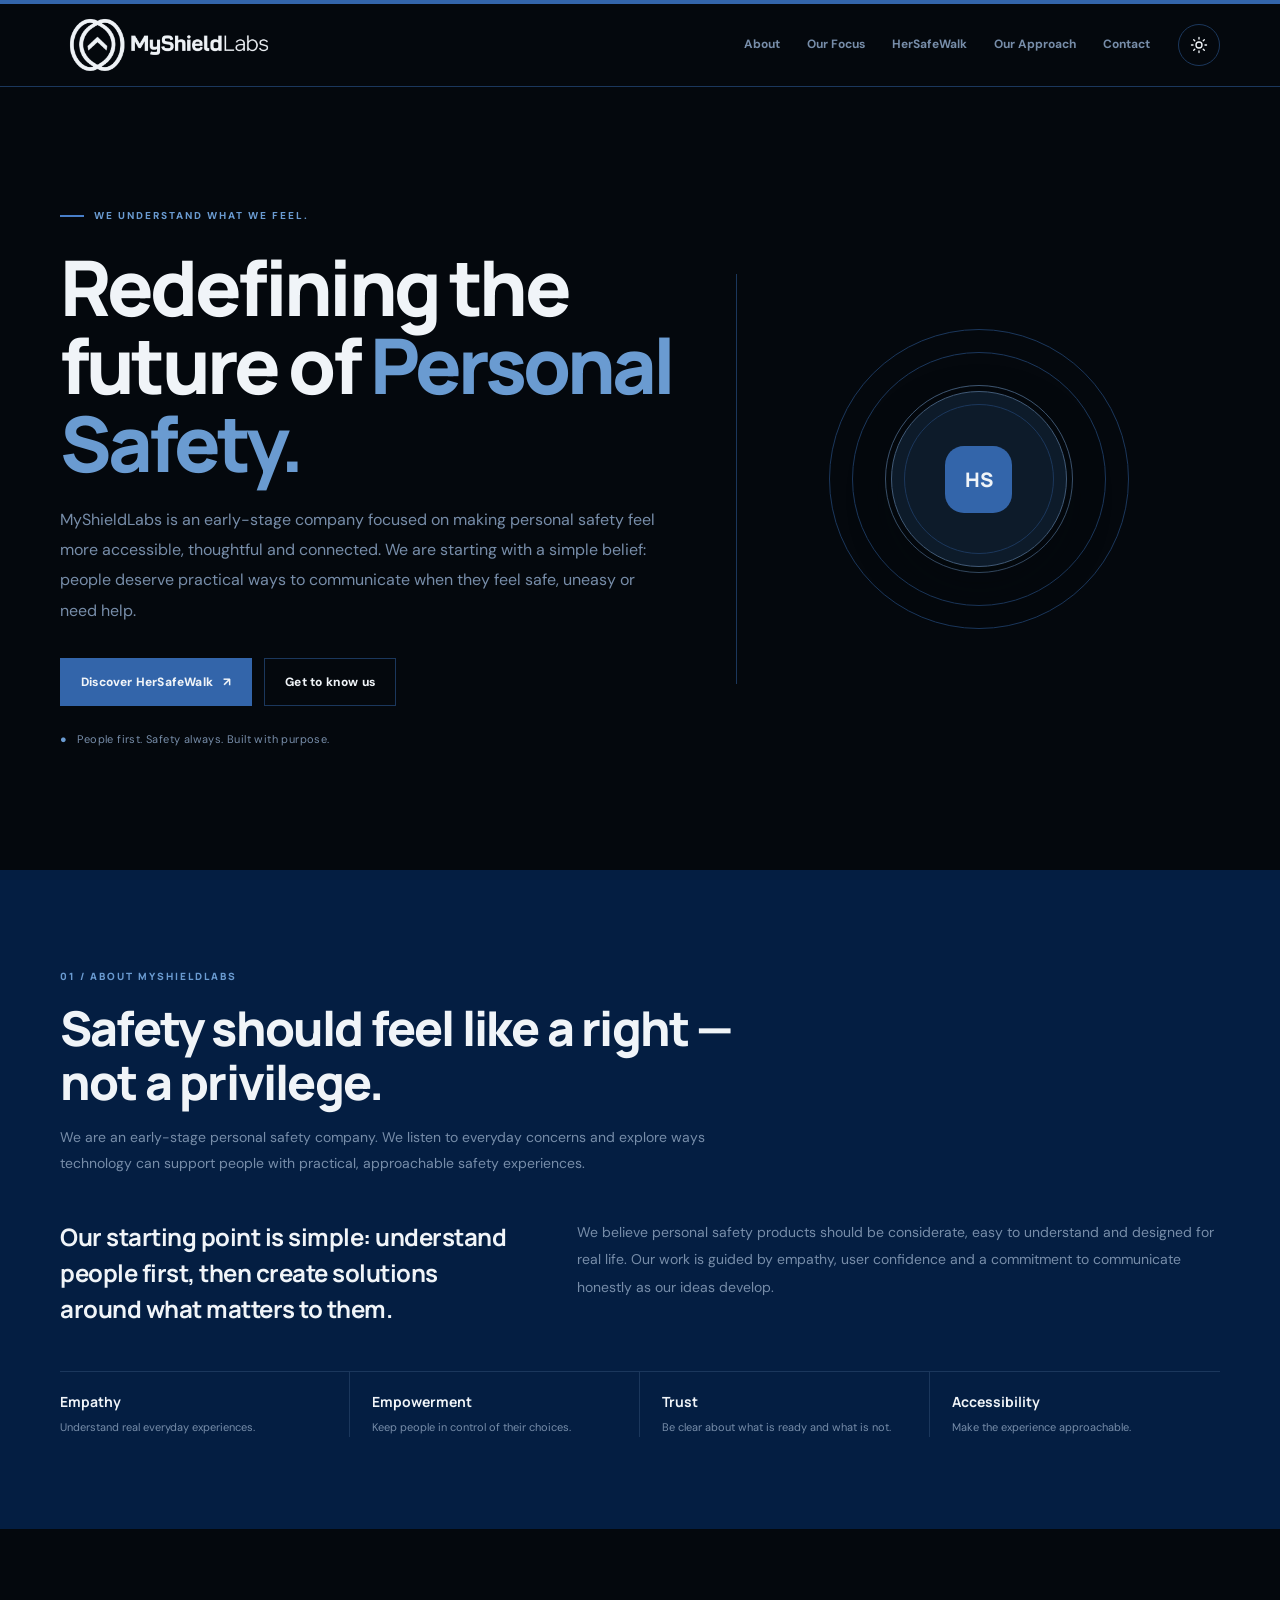
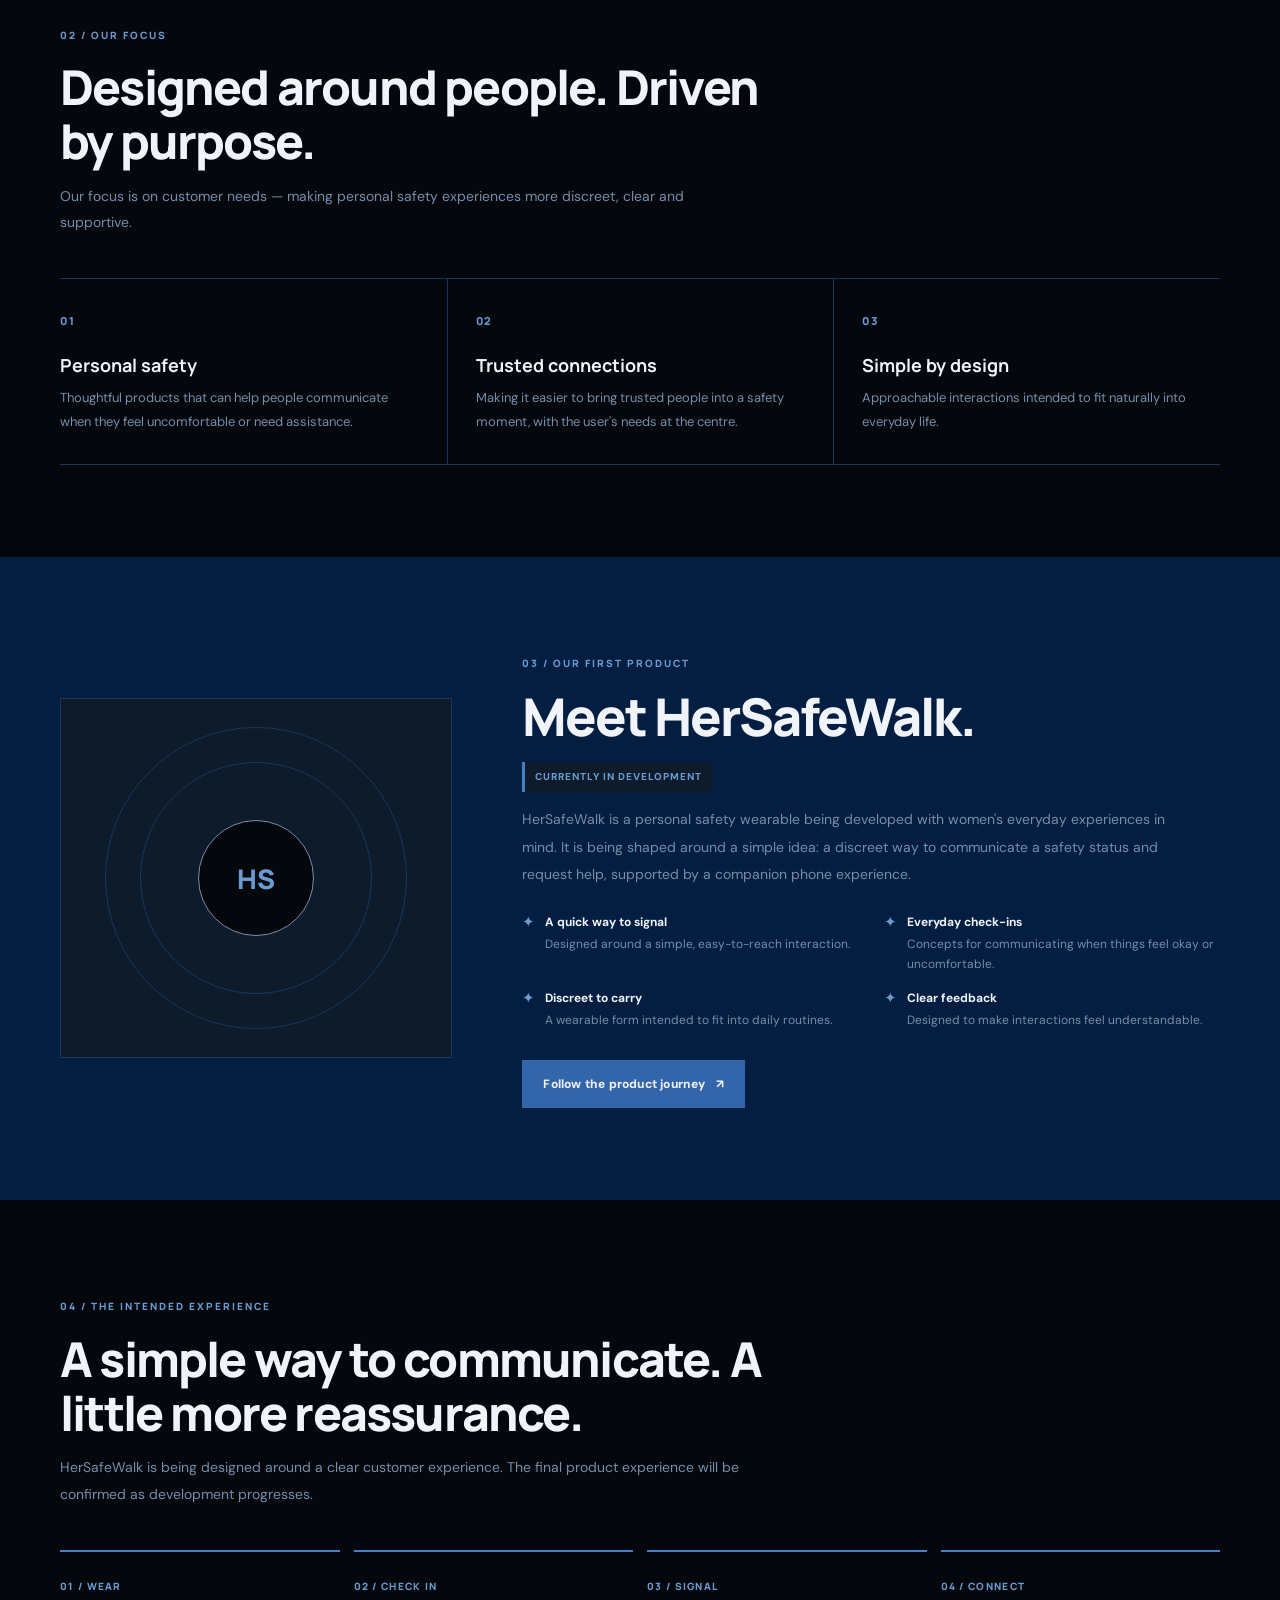
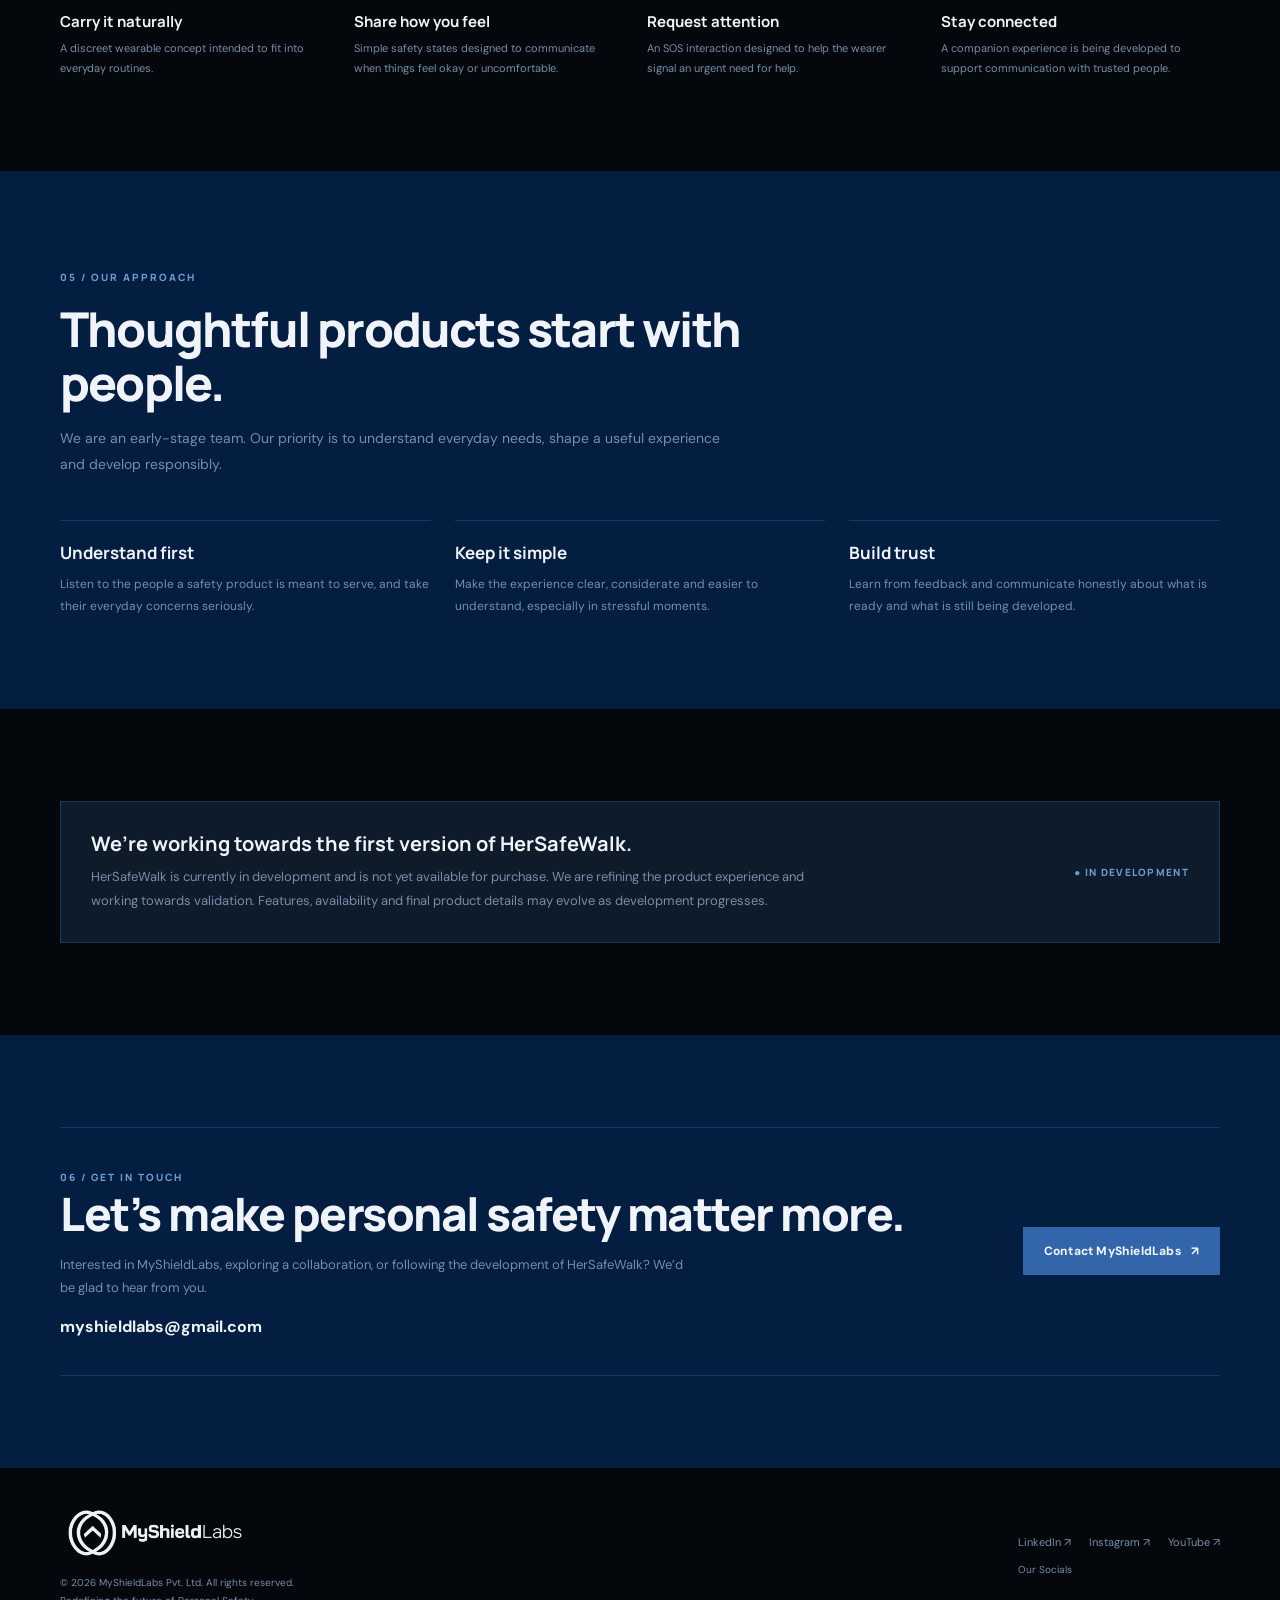
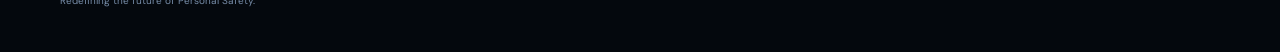
==== index.html @ 121c7f3d "Update index.html" ====
<!doctype html>
<html lang="en" data-theme="dark">
<head>
  <meta charset="utf-8">
  <meta name="viewport" content="width=device-width, initial-scale=1">
  <meta name="theme-color" content="#04080D">
  <meta name="description" content="MyShieldLabs is an early-stage personal safety company. Discover our purpose and HerSafeWalk, a personal safety wearable currently in development.">
  <meta property="og:title" content="MyShieldLabs — Redefining the future of Personal Safety.">
  <meta property="og:description" content="Thoughtful personal safety, designed around people.">
  <title>MyShield Labs.</title>
  <link rel="icon" type="image/png" href="assets/favicon.svg">
  <link rel="preconnect" href="https://fonts.googleapis.com">
  <link rel="preconnect" href="https://fonts.gstatic.com" crossorigin>
  <link href="https://fonts.googleapis.com/css2?family=DM+Sans:wght@400;500;600;700&family=Manrope:wght@400;500;600;700;800&display=swap" rel="stylesheet">
<style>
:root {
  color-scheme: dark;
  /* Official MyShieldLabs 12-colour palette */
  --obsidian:#04080D;
  --midnight-navy:#0D1B2A;
  --brand-navy:#041E42;
  --deep-steel:#1B375C;
  --deep-atlantic:#274E83;
  --signal-blue:#004B87;
  --slate-blue:#415A77;
  --core-blue:#3365AA;
  --misty-steel:#778DA9;
  --bright-blue:#487EC8;
  --sky-blue:#6A9BD1;
  --ice-white:#F0F4F8;

  --page:var(--obsidian);
  --page-alt:var(--brand-navy);
  --surface:var(--midnight-navy);
  --surface-strong:var(--deep-steel);
  --text:var(--ice-white);
  --muted:var(--misty-steel);
  --line:var(--deep-steel);
  --accent:var(--bright-blue);
  --accent-strong:var(--core-blue);
  --accent-soft:var(--sky-blue);
  --header:var(--obsidian);
  --button-text:var(--ice-white);
  --shadow:0 18px 45px #04080D55;
}
html[data-theme="light"] {
  color-scheme: light;
  --page:var(--ice-white);
  --page-alt:var(--ice-white);
  --surface:var(--ice-white);
  --surface-strong:var(--misty-steel);
  --text:var(--obsidian);
  --muted:var(--slate-blue);
  --line:var(--misty-steel);
  --accent:var(--core-blue);
  --accent-strong:var(--signal-blue);
  --accent-soft:var(--deep-atlantic);
  --header:var(--ice-white);
  --button-text:var(--ice-white);
  --shadow:0 16px 38px #04080D18;
}
* { box-sizing:border-box; }
html { scroll-behavior:smooth; scroll-padding-top:92px; }
body {
  margin:0;
  background:var(--page);
  color:var(--text);
  font-family:"DM Sans",sans-serif;
  line-height:1.6;
  transition:background-color .3s ease,color .3s ease;
}
a { color:inherit; text-decoration:none; }
button { font:inherit; }
img { display:block; max-width:100%; }
.container { width:min(1160px,calc(100% - 48px)); margin:0 auto; }
.skip-link {
  position:absolute;left:-999px;top:8px;z-index:100;
  background:var(--ice-white);color:var(--obsidian);padding:10px 14px;
}
.skip-link:focus { left:10px; }
.topline { height:4px; background:var(--accent-strong); }
.site-header {
  position:sticky;top:0;z-index:50;
  background:var(--header);
  border-bottom:1px solid var(--line);
  transition:background-color .3s,border-color .3s;
}
.nav {
  min-height:82px;
  display:flex;align-items:center;justify-content:space-between;gap:28px;
}
.brand { display:inline-flex;align-items:center;flex:0 0 auto; }
.brand img { width:218px;height:auto; }
.brand .logo-light { display:block; }
.brand .logo-dark { display:none; }
html[data-theme="light"] .brand .logo-light { display:none; }
html[data-theme="light"] .brand .logo-dark { display:block; }
.nav-links { display:flex;align-items:center;gap:27px;color:var(--muted);font-size:12px;font-weight:700; }
.nav-links a { position:relative;padding:12px 0;transition:color .2s; }
.nav-links a::after {
  content:"";position:absolute;left:0;bottom:5px;width:0;height:2px;
  background:var(--accent);transition:width .22s ease;
}
.nav-links a:hover { color:var(--text); }
.nav-links a:hover::after { width:100%; }
.nav-tools { display:flex;gap:9px;align-items:center; }
.theme-toggle,.menu-toggle {
  height:42px;min-width:42px;display:inline-flex;align-items:center;justify-content:center;
  border:1px solid var(--line);background:transparent;color:var(--text);
  cursor:pointer;border-radius:50%;transition:background .2s,border-color .2s,transform .2s;
}
.theme-toggle:hover,.menu-toggle:hover { background:var(--surface);border-color:var(--accent);transform:translateY(-1px); }
.theme-toggle svg { width:18px;height:18px; }
.menu-toggle { display:none;border-radius:10px;font-size:18px; }
.mobile-nav { display:none;padding:5px 0 18px; }
.mobile-nav a { display:block;padding:12px 2px;color:var(--muted);border-top:1px solid var(--line);font-size:13px; }
.mobile-nav a:hover { color:var(--text); }
.button {
  display:inline-flex;align-items:center;justify-content:center;gap:10px;
  min-height:48px;padding:0 20px;border:1px solid var(--accent-strong);
  background:var(--accent-strong);color:var(--button-text);
  font-size:12px;font-weight:800;letter-spacing:.2px;
  transition:transform .2s,background .2s,border-color .2s;
}
.button:hover { transform:translateY(-2px);background:var(--bright-blue);border-color:var(--bright-blue); }
.button-outline { background:transparent;color:var(--text);border-color:var(--line); }
.button-outline:hover { background:var(--surface);border-color:var(--accent); }
.hero { padding:112px 0 110px;overflow:hidden; }
.hero-grid { display:grid;grid-template-columns:1.12fr .88fr;gap:60px;align-items:center; }
.kicker {
  display:inline-flex;align-items:center;gap:10px;
  font-size:10px;letter-spacing:2px;text-transform:uppercase;
  color:var(--accent-soft);font-weight:800;
}
.kicker::before { content:"";width:24px;height:2px;background:var(--accent); }
.hero h1 {
  font:800 clamp(46px,6vw,78px)/1.02 Manrope,sans-serif;
  letter-spacing:-3.8px;max-width:730px;margin:23px 0 22px;
}
.hero h1 .accent { color:var(--accent-soft); }
.hero-copy { max-width:600px;color:var(--muted);font-size:16px;line-height:1.9; }
.hero-actions { display:flex;flex-wrap:wrap;gap:12px;margin-top:32px; }
.hero-note { margin-top:25px;color:var(--muted);font-size:11px;letter-spacing:.4px; }
.hero-note span { color:var(--accent-soft);padding-right:7px; }
.hero-art {
  min-height:410px;position:relative;display:flex;align-items:center;justify-content:center;
  border-left:1px solid var(--line);
}
.art-index {
  position:absolute;top:20px;right:12px;color:var(--muted);
  font:700 10px Manrope;letter-spacing:2px;
}
.art-ring {
  width:300px;height:300px;border:1px solid var(--deep-steel);
  border-radius:50%;position:absolute;
}
.art-ring::before,.art-ring::after {
  content:"";position:absolute;border:1px solid var(--deep-steel);border-radius:50%;
}
.art-ring::before { inset:22px; }
.art-ring::after { inset:55px;border-color:var(--slate-blue); }
.art-center {
  position:relative;width:176px;height:176px;border-radius:50%;
  background:var(--surface);border:1px solid var(--slate-blue);
  display:grid;place-items:center;box-shadow:var(--shadow);
  animation:gentle-float 2s ease-in-out infinite;
}
.art-center::before {
  content:"";position:absolute;inset:12px;border:1px solid var(--deep-steel);border-radius:50%;
}
.art-monogram {
  display:grid;place-items:center;width:67px;height:67px;
  border-radius:19px;background:var(--accent-strong);color:var(--ice-white);
  font:800 20px Manrope;
}
.art-caption {
  position:absolute;bottom:16px;left:50%;transform:translateX(-50%);
  color:var(--muted);font-size:10px;letter-spacing:1.5px;white-space:nowrap;text-transform:uppercase;
}
.section { padding:92px 0; }
.section-alt { background:var(--page-alt); }
.section-head { max-width:720px;margin-bottom:42px; }
.section-no { color:var(--accent-soft);font:800 10px Manrope;letter-spacing:2px;text-transform:uppercase; }
.section-head h2 {
  margin:14px 0 15px;font:800 clamp(31px,4.2vw,48px)/1.12 Manrope;
  letter-spacing:-1.8px;
}
.section-head p { color:var(--muted);font-size:14px;line-height:1.9;margin:0;max-width:680px; }
.about-layout { display:grid;grid-template-columns:.82fr 1.18fr;gap:70px;align-items:start; }
.about-lead { font:700 24px/1.5 Manrope;letter-spacing:-.5px;margin:0; }
.about-text { color:var(--muted);font-size:14px;line-height:1.95;margin:0; }
.value-row { display:grid;grid-template-columns:repeat(4,1fr);border-top:1px solid var(--line);margin-top:44px; }
.value-item { padding:20px 18px 0 0;border-right:1px solid var(--line); }
.value-item:last-child { border-right:0;padding-right:0; }
.value-item b { display:block;font:700 14px Manrope;margin-bottom:7px; }
.value-item span { color:var(--muted);font-size:11px;line-height:1.7;display:block; }
.focus-grid { display:grid;grid-template-columns:repeat(3,1fr);gap:0;border-top:1px solid var(--line);border-bottom:1px solid var(--line); }
.focus-item { padding:28px 28px 30px 0; }
.focus-item + .focus-item { border-left:1px solid var(--line);padding-left:28px; }
.focus-number { color:var(--accent-soft);font:800 11px Manrope;letter-spacing:1.5px; }
.focus-item h3 { margin:20px 0 9px;font:700 18px Manrope; }
.focus-item p { margin:0;color:var(--muted);font-size:13px;line-height:1.85; }
.product-section { display:grid;grid-template-columns:.72fr 1.28fr;gap:70px;align-items:center; }
.product-mark {
  min-height:360px;background:var(--surface);border:1px solid var(--line);
  display:flex;align-items:center;justify-content:center;position:relative;overflow:hidden;
}
.product-mark::before {
  content:"";position:absolute;width:300px;height:300px;border:1px solid var(--line);border-radius:50%;
}
.product-mark::after {
  content:"";position:absolute;width:230px;height:230px;border:1px solid var(--deep-steel);border-radius:50%;
}
.product-mark-text {
  position:relative;z-index:1;width:116px;height:116px;border:1px solid var(--misty-steel);
  border-radius:50%;display:grid;place-items:center;color:var(--accent-soft);
  font:800 27px Manrope;background:var(--page);
}
.product-status {
  display:inline-flex;align-items:center;gap:8px;padding:7px 10px;
  background:var(--surface);border-left:3px solid var(--accent);
  color:var(--accent-soft);font-size:10px;font-weight:800;letter-spacing:1px;text-transform:uppercase;
}
.product-copy h2 { font:800 clamp(34px,4.5vw,52px)/1.08 Manrope;letter-spacing:-2px;margin:15px 0 17px; }
.product-copy p { color:var(--muted);font-size:14px;line-height:1.95;max-width:680px; }
.benefit-list { display:grid;grid-template-columns:1fr 1fr;gap:14px 25px;margin:25px 0 30px; }
.benefit { display:flex;gap:10px;align-items:flex-start;font-size:12px;color:var(--muted);line-height:1.65; }
.benefit-mark { color:var(--accent-soft);font-size:15px;line-height:1.2; }
.benefit b { color:var(--text);display:block;margin-bottom:2px; }
.experience-grid { display:grid;grid-template-columns:repeat(4,1fr);gap:14px; }
.experience-item { border-top:2px solid var(--accent);padding:20px 14px 0 0; }
.experience-step { color:var(--accent-soft);font:800 10px Manrope;letter-spacing:1.3px; }
.experience-item h3 { font:700 15px Manrope;margin:14px 0 7px; }
.experience-item p { color:var(--muted);font-size:11px;line-height:1.8;margin:0; }
.approach-grid { display:grid;grid-template-columns:repeat(3,1fr);gap:24px; }
.approach-item { padding-top:20px;border-top:1px solid var(--line); }
.approach-item h3 { margin:0 0 9px;font:700 17px Manrope; }
.approach-item p { margin:0;color:var(--muted);font-size:12px;line-height:1.85; }
.status-panel {
  border:1px solid var(--line);padding:28px 30px;
  display:flex;align-items:center;justify-content:space-between;gap:28px;
  background:var(--surface);
}
.status-panel h3 { margin:0 0 8px;font:700 20px Manrope; }
.status-panel p { margin:0;max-width:730px;color:var(--muted);font-size:13px;line-height:1.85; }
.status-label { flex:0 0 auto;color:var(--accent-soft);font:800 10px Manrope;letter-spacing:1.3px;text-transform:uppercase; }
.contact-block { display:grid;grid-template-columns:1fr auto;gap:35px;align-items:center;padding:35px 0;border-top:1px solid var(--line);border-bottom:1px solid var(--line); }
.contact-block h2 { font:800 clamp(30px,4.1vw,46px)/1.12 Manrope;letter-spacing:-1.5px;margin:0 0 13px; }
.contact-block p { color:var(--muted);font-size:13px;line-height:1.8;margin:0;max-width:640px; }
.contact-email { display:inline-block;margin-top:15px!important;color:var(--text)!important;font-weight:700; }
.footer { padding:34px 0 42px; }
.footer-inner { display:flex;justify-content:space-between;align-items:center;gap:25px; }
.footer-brand img { width:190px;height:auto; }
.footer-brand .logo-light { display:block; }.footer-brand .logo-dark { display:none; }
html[data-theme="light"] .footer-brand .logo-light { display:none; }
html[data-theme="light"] .footer-brand .logo-dark { display:block; }
.footer-meta { color:var(--muted);font-size:10px;line-height:1.8;margin-top:10px; }
.social-links { display:flex;gap:18px;flex-wrap:wrap; }
.social-links a { color:var(--muted);font-size:11px;transition:color .2s; }
.social-links a:hover { color:var(--accent); }
.footer-note { color:var(--muted);font-size:10px;margin-top:10px; }
.reveal { opacity:0;transform:translateY(18px);transition:opacity .65s ease,transform .65s ease; }
.reveal.in-view { opacity:1;transform:translateY(0); }
.delay-1 { transition-delay:.08s; }.delay-2 { transition-delay:.16s; }
@keyframes gentle-float { 0%,100%{transform:translateY(0)} 50%{transform:translateY(-9px)} }

/* RESPONSIVE REFINEMENT — phone, tablet, laptop and large desktop */
.container,
.nav,
.hero-grid,
.about-layout,
.product-section,
.focus-grid,
.experience-grid,
.approach-grid,
.contact-block,
.footer-inner {
  min-width: 0;
}
.hero-grid > *,
.about-layout > *,
.product-section > *,
.focus-grid > *,
.experience-grid > *,
.approach-grid > *,
.contact-block > * {
  min-width: 0;
}
img {
  max-width: 100%;
  height: auto;
}
p, h1, h2, h3, span, a {
  overflow-wrap: break-word;
}
section[id] {
  scroll-margin-top: 94px;
}
.button {
  white-space: normal;
  text-align: center;
}
.nav-tools {
  flex: 0 0 auto;
}
.brand {
  min-width: 0;
}
.nav-links {
  flex: 1 1 auto;
  justify-content: flex-end;
  white-space: nowrap;
}
.mobile-nav {
  width: min(100% - 48px, 1160px);
  margin: 0 auto;
  padding: 6px 18px 14px;
  background: var(--header);
  border: 1px solid var(--line);
  border-top: 0;
  box-shadow: var(--shadow);
}
.mobile-nav a {
  min-height: 44px;
  display: flex;
  align-items: center;
}
.theme-toggle:focus-visible,
.menu-toggle:focus-visible,
.button:focus-visible,
.nav-links a:focus-visible,
.mobile-nav a:focus-visible,
.social-links a:focus-visible {
  outline: 2px solid var(--accent);
  outline-offset: 3px;
}

/* Tablet and compact laptop */
@media (max-width: 980px) {
  .nav {
    min-height: 72px;
    gap: 16px;
  }
  .brand img {
    width: 188px;
  }
  .nav-links {
    display: none;
  }
  .menu-toggle {
    display: inline-flex;
  }
  .mobile-nav {
    display: none;
  }
  .hero {
    padding: 82px 0 78px;
  }
  .hero-grid {
    grid-template-columns: minmax(0, 1.1fr) minmax(260px, .9fr);
    gap: 30px;
  }
  .hero h1 {
    font-size: clamp(43px, 5.4vw, 62px);
    letter-spacing: -2.7px;
  }
  .hero-art {
    min-height: 330px;
  }
  .art-ring {
    width: min(29vw, 270px);
    height: min(29vw, 270px);
  }
  .art-center {
    width: clamp(138px, 17vw, 158px);
    height: clamp(138px, 17vw, 158px);
  }
  .about-layout {
    gap: 34px;
  }
  .product-section {
    gap: 34px;
  }
  .product-mark {
    min-height: 320px;
  }
  .experience-grid {
    grid-template-columns: repeat(2, minmax(0, 1fr));
    row-gap: 28px;
  }
  .approach-grid {
    gap: 18px;
  }
}

/* Tablet portrait and large phones */
@media (max-width: 820px) {
  .container {
    width: min(100% - 40px, 680px);
  }
  .hero {
    padding: 68px 0 70px;
  }
  .hero-grid {
    grid-template-columns: minmax(0, 1fr);
    gap: 28px;
  }
  .hero-copy {
    max-width: 650px;
  }
  .hero-art {
    min-height: 300px;
    border-left: 0;
    border-top: 1px solid var(--line);
  }
  .art-ring {
    width: 250px;
    height: 250px;
  }
  .about-layout,
  .product-section {
    grid-template-columns: minmax(0, 1fr);
    gap: 20px;
  }
  .about-lead {
    max-width: 650px;
  }
  .product-mark {
    min-height: 270px;
  }
  .focus-grid {
    grid-template-columns: 1fr;
  }
  .focus-item,
  .focus-item + .focus-item {
    padding: 22px 0;
    border-left: 0;
    border-bottom: 1px solid var(--line);
  }
  .focus-item:last-child {
    border-bottom: 0;
  }
  .approach-grid {
    grid-template-columns: 1fr;
    gap: 24px;
  }
  .approach-item {
    padding-top: 18px;
  }
  .status-panel {
    align-items: flex-start;
    flex-direction: column;
    gap: 16px;
  }
}

/* Phones */
@media (max-width: 600px) {
  .container {
    width: calc(100% - 36px);
  }
  .nav {
    min-height: 64px;
    gap: 10px;
  }
  .brand img {
    width: clamp(145px, 43vw, 178px);
  }
  .theme-toggle,
  .menu-toggle {
    height: 40px;
    min-width: 40px;
  }
  .mobile-nav {
    width: calc(100% - 36px);
    padding: 5px 15px 12px;
  }
  .hero {
    padding: 62px 0 58px;
  }
  .hero h1 {
    font-size: clamp(39px, 10.4vw, 50px);
    line-height: 1.06;
    letter-spacing: -2.1px;
    margin: 19px 0 16px;
  }
  .hero-copy {
    font-size: 14px;
    line-height: 1.8;
  }
  .hero-actions {
    display: grid;
    grid-template-columns: 1fr;
    gap: 10px;
    margin-top: 24px;
  }
  .hero-actions .button {
    width: 100%;
    min-height: 47px;
  }
  .hero-note {
    font-size: 10px;
    line-height: 1.7;
  }
  .hero-art {
    min-height: 270px;
  }
  .art-index {
    top: 12px;
    right: 0;
    font-size: 9px;
  }
  .art-ring {
    width: 218px;
    height: 218px;
  }
  .art-center {
    width: 136px;
    height: 136px;
  }
  .art-monogram {
    width: 58px;
    height: 58px;
    font-size: 18px;
  }
  .art-caption {
    bottom: 10px;
    font-size: 8px;
    letter-spacing: 1px;
  }
  .section {
    padding: 62px 0;
  }
  .section-head {
    margin-bottom: 29px;
  }
  .section-head h2 {
    font-size: clamp(29px, 8vw, 36px);
    line-height: 1.13;
    letter-spacing: -1.15px;
    margin: 12px 0;
  }
  .section-head p {
    font-size: 13px;
    line-height: 1.8;
  }
  .about-lead {
    font-size: 19px;
    line-height: 1.5;
  }
  .about-text {
    font-size: 13px;
    line-height: 1.85;
  }
  .value-row {
    grid-template-columns: repeat(2, minmax(0, 1fr));
    row-gap: 18px;
    margin-top: 30px;
  }
  .value-item {
    padding: 14px 12px 0 0;
    border-right: 1px solid var(--line);
  }
  .value-item:nth-child(2n) {
    border-right: 0;
    padding-right: 0;
    padding-left: 12px;
  }
  .value-item b {
    font-size: 13px;
  }
  .value-item span {
    font-size: 10px;
  }
  .focus-item,
  .focus-item + .focus-item {
    padding: 19px 0;
  }
  .focus-item h3 {
    margin: 12px 0 6px;
    font-size: 16px;
  }
  .focus-item p {
    font-size: 12px;
    line-height: 1.75;
  }
  .product-section {
    gap: 24px;
  }
  .product-mark {
    min-height: 235px;
  }
  .product-mark::before {
    width: 210px;
    height: 210px;
  }
  .product-mark::after {
    width: 165px;
    height: 165px;
  }
  .product-mark-text {
    width: 88px;
    height: 88px;
    font-size: 22px;
  }
  .product-copy h2 {
    font-size: clamp(32px, 8.8vw, 39px);
    letter-spacing: -1.3px;
    margin: 13px 0;
  }
  .product-copy p {
    font-size: 13px;
    line-height: 1.85;
  }
  .benefit-list {
    grid-template-columns: 1fr;
    gap: 12px;
    margin: 21px 0 25px;
  }
  .benefit {
    font-size: 11px;
  }
  .experience-grid {
    grid-template-columns: 1fr 1fr;
    gap: 24px 16px;
  }
  .experience-item {
    padding: 15px 8px 0 0;
  }
  .experience-item h3 {
    font-size: 13px;
    line-height: 1.4;
    margin: 11px 0 6px;
  }
  .experience-item p {
    font-size: 10px;
    line-height: 1.7;
  }
  .approach-grid {
    gap: 19px;
  }
  .approach-item h3 {
    font-size: 15px;
    margin-bottom: 6px;
  }
  .approach-item p {
    font-size: 11px;
  }
  .status-panel {
    padding: 22px 19px;
  }
  .status-panel h3 {
    font-size: 17px;
    line-height: 1.4;
  }
  .status-panel p {
    font-size: 11px;
    line-height: 1.8;
  }
  .contact-block {
    padding: 27px 0;
    gap: 20px;
  }
  .contact-block h2 {
    font-size: clamp(29px, 8vw, 35px);
    letter-spacing: -1px;
  }
  .contact-block p {
    font-size: 12px;
  }
  .contact-block .button {
    width: 100%;
  }
  .footer {
    padding: 28px 0 34px;
  }
  .footer-brand img {
    width: 168px;
  }
}

/* Narrow phones */
@media (max-width: 380px) {
  .container {
    width: calc(100% - 30px);
  }
  .hero h1 {
    font-size: 37px;
    letter-spacing: -1.8px;
  }
  .brand img {
    width: 140px;
  }
  .nav {
    min-height: 60px;
  }
  .theme-toggle,
  .menu-toggle {
    height: 38px;
    min-width: 38px;
  }
  .value-row,
  .experience-grid {
    grid-template-columns: 1fr;
  }
  .value-item,
  .value-item:nth-child(2n) {
    border-right: 0;
    border-bottom: 1px solid var(--line);
    padding: 12px 0;
  }
  .value-item:last-child {
    border-bottom: 0;
  }
  .experience-item {
    padding-top: 13px;
  }
  .art-ring {
    width: 195px;
    height: 195px;
  }
}
@media (min-width: 981px) {
  .mobile-nav {
    display: none !important;
  }
}
@media (prefers-reduced-motion: reduce) {
  .reveal {
    opacity: 1 !important;
    transform: none !important;
  }
}


/* Final layout corrections for values row and contact block */
.value-row {
  grid-template-columns:repeat(4,minmax(0,1fr));
}
.value-item {
  min-width:0;
  padding:20px 22px 0;
  border-right:1px solid var(--line);
}
.value-item:first-child {
  padding-left:0;
}
.value-item:last-child {
  padding-right:0;
  border-right:0;
}
.value-item b,
.value-item span {
  overflow-wrap:normal;
  word-break:normal;
}

.contact-block {
  grid-template-columns:minmax(0,1fr) auto;
  align-items:center;
}
.contact-block > div {
  min-width:0;
  max-width:100%;
}
.contact-block h2 {
  max-width:100%;
  overflow-wrap:normal;
  word-break:normal;
  hyphens:none;
}
.contact-block p {
  max-width:640px;
  overflow-wrap:normal;
  word-break:normal;
}
.contact-block .button {
  justify-self:end;
}

@media (max-width:980px) {
  .nav {
    flex-wrap:nowrap;
  }
  .brand {
    flex:1 1 auto;
  }
}
@media (max-width:820px) {
  .value-row {
    grid-template-columns:repeat(2,minmax(0,1fr));
    row-gap:20px;
  }
  .value-item {
    padding:15px 18px 0;
  }
  .value-item:nth-child(odd) {
    padding-left:0;
    border-right:1px solid var(--line);
  }
  .value-item:nth-child(even) {
    padding-right:0;
    border-right:0;
  }
  .contact-block {
    grid-template-columns:minmax(0,1fr);
    gap:20px;
    align-items:start;
  }
  .contact-block > div {
    width:100%;
  }
  .contact-block h2 {
    width:100%;
    max-width:18ch;
    font-size:clamp(30px,5.3vw,42px);
    line-height:1.13;
    letter-spacing:-1px;
  }
  .contact-block p {
    max-width:62ch;
  }
  .contact-block .button {
    justify-self:start;
    width:auto;
    max-width:100%;
  }
}
@media (max-width:600px) {
  .value-row {
    grid-template-columns:repeat(2,minmax(0,1fr));
    column-gap:0;
    row-gap:17px;
    margin-top:28px;
  }
  .value-item {
    min-width:0;
    padding:13px 13px 0;
  }
  .value-item:nth-child(odd) {
    padding-left:0;
  }
  .value-item:nth-child(even) {
    padding-right:0;
    padding-left:13px;
  }
  .value-item b {
    font-size:12px;
  }
  .value-item span {
    font-size:10px;
    line-height:1.6;
  }
  .contact-block {
    display:grid;
    grid-template-columns:minmax(0,1fr);
    gap:18px;
    padding:27px 0;
  }
  .contact-block > div {
    width:100%;
    min-width:0;
  }
  .contact-block h2 {
    display:block;
    width:100%;
    max-width:100%;
    font-size:clamp(29px,8vw,36px);
    line-height:1.14;
    letter-spacing:-1px;
    overflow-wrap:break-word;
    word-break:normal;
    hyphens:none;
  }
  .contact-block p {
    width:100%;
    max-width:100%;
    font-size:12px;
    line-height:1.8;
  }
  .contact-block .button {
    display:inline-flex;
    width:100%;
    justify-self:stretch;
    white-space:normal;
    margin:0;
  }
  .contact-email {
    font-size:clamp(14px,4.1vw,17px);
    overflow-wrap:anywhere;
    word-break:normal;
  }
}
@media (max-width:360px) {
  .container {
    width:calc(100% - 28px);
  }
  .contact-block h2 {
    font-size:29px;
    letter-spacing:-.8px;
  }
  .value-item span {
    font-size:9px;
  }
}

</style>
</head>
<body>
<a class="skip-link" href="#main">Skip to content</a>
<div class="topline"></div>
<header class="site-header">
  <div class="container nav">
    <a class="brand" href="#home" aria-label="MyShieldLabs home">
      <img class="logo-light" src="assets/myshieldlabs-logo-ice-white.png" alt="MyShieldLabs">
      <img class="logo-dark" src="assets/myshieldlabs-logo-obsidian.png" alt="MyShieldLabs">
    </a>
    <nav class="nav-links" aria-label="Main navigation">
      <a href="#about">About</a><a href="#focus">Our Focus</a><a href="#product">HerSafeWalk</a><a href="#approach">Our Approach</a><a href="#contact">Contact</a>
    </nav>
    <div class="nav-tools">
      <button class="theme-toggle" id="themeToggle" type="button" aria-label="Switch to light mode" title="Toggle theme">
        <svg id="themeIcon" viewBox="0 0 24 24" fill="none" stroke="currentColor" stroke-width="1.8" stroke-linecap="round" stroke-linejoin="round" aria-hidden="true"><circle cx="12" cy="12" r="4"/><path d="M12 2v2m0 16v2M4.93 4.93l1.42 1.42m11.3 11.3 1.42 1.42M2 12h2m16 0h2M4.93 19.07l1.42-1.42m11.3-11.3 1.42-1.42"/></svg>
      </button>
      <button class="menu-toggle" id="menuToggle" type="button" aria-label="Open navigation" aria-expanded="false">☰</button>
    </div>
  </div>
  <nav class="container mobile-nav" id="mobileNav" aria-label="Mobile navigation">
    <a href="#about">About</a><a href="#focus">Our Focus</a><a href="#product">HerSafeWalk</a><a href="#approach">Our Approach</a><a href="#contact">Contact</a>
  </nav>
</header>

<main id="main">
  <section class="hero" id="home">
    <div class="container hero-grid">
      <div class="reveal">
        <span class="kicker">We understand what we feel.</span>
        <h1>Redefining the future of <span class="accent">Personal Safety.</span></h1>
        <p class="hero-copy">MyShieldLabs is an early-stage company focused on making personal safety feel more accessible, thoughtful and connected. We are starting with a simple belief: people deserve practical ways to communicate when they feel safe, uneasy or need help.</p>
        <div class="hero-actions">
          <a class="button" href="#product">Discover HerSafeWalk <span aria-hidden="true">↗</span></a>
          <a class="button button-outline" href="#about">Get to know us</a>
        </div>
        <p class="hero-note"><span>●</span> People first. Safety always. Built with purpose.</p>
      </div>
      <div class="hero-art reveal" aria-label="MyShieldLabs product concept graphic">
        <span class="art-index"></span>
        <div class="art-ring"></div>
        <div class="art-center"><div class="art-monogram">HS</div></div>
      </div>
    </div>
  </section>

  <section class="section section-alt" id="about">
    <div class="container">
      <div class="section-head reveal"><span class="section-no">01 / About MyShieldLabs</span><h2>Safety should feel like a right — <span class="accent">not a privilege.</span></h2><p>We are an early-stage personal safety company. We listen to everyday concerns and explore ways technology can support people with practical, approachable safety experiences.</p></div>
      <div class="about-layout">
        <p class="about-lead reveal">Our starting point is simple: understand people first, then create solutions around what matters to them.</p>
        <p class="about-text reveal delay-1">We believe personal safety products should be considerate, easy to understand and designed for real life. Our work is guided by empathy, user confidence and a commitment to communicate honestly as our ideas develop.</p>
      </div>
      <div class="value-row">
        <div class="value-item reveal"><b>Empathy</b><span>Understand real everyday experiences.</span></div>
        <div class="value-item reveal delay-1"><b>Empowerment</b><span>Keep people in control of their choices.</span></div>
        <div class="value-item reveal delay-2"><b>Trust</b><span>Be clear about what is ready and what is not.</span></div>
        <div class="value-item reveal"><b>Accessibility</b><span>Make the experience approachable.</span></div>
      </div>
    </div>
  </section>

  <section class="section" id="focus">
    <div class="container">
      <div class="section-head reveal"><span class="section-no">02 / Our focus</span><h2>Designed around people. <span class="accent">Driven by purpose.</span></h2><p>Our focus is on customer needs — making personal safety experiences more discreet, clear and supportive.</p></div>
      <div class="focus-grid">
        <article class="focus-item reveal"><span class="focus-number">01</span><h3>Personal safety</h3><p>Thoughtful products that can help people communicate when they feel uncomfortable or need assistance.</p></article>
        <article class="focus-item reveal delay-1"><span class="focus-number">02</span><h3>Trusted connections</h3><p>Making it easier to bring trusted people into a safety moment, with the user's needs at the centre.</p></article>
        <article class="focus-item reveal delay-2"><span class="focus-number">03</span><h3>Simple by design</h3><p>Approachable interactions intended to fit naturally into everyday life.</p></article>
      </div>
    </div>
  </section>

  <section class="section section-alt" id="product">
    <div class="container product-section">
      <div class="product-mark reveal" aria-hidden="true"><div class="product-mark-text">HS</div></div>
      <div class="product-copy reveal delay-1">
        <span class="section-no">03 / Our first product</span>
        <h2>Meet <span class="accent">HerSafeWalk.</span></h2>
        <span class="product-status">Currently in development</span>
        <p>HerSafeWalk is a personal safety wearable being developed with women's everyday experiences in mind. It is being shaped around a simple idea: a discreet way to communicate a safety status and request help, supported by a companion phone experience.</p>
        <div class="benefit-list">
          <div class="benefit"><span class="benefit-mark">✦</span><span><b>A quick way to signal</b>Designed around a simple, easy-to-reach interaction.</span></div>
          <div class="benefit"><span class="benefit-mark">✦</span><span><b>Everyday check-ins</b>Concepts for communicating when things feel okay or uncomfortable.</span></div>
          <div class="benefit"><span class="benefit-mark">✦</span><span><b>Discreet to carry</b>A wearable form intended to fit into daily routines.</span></div>
          <div class="benefit"><span class="benefit-mark">✦</span><span><b>Clear feedback</b>Designed to make interactions feel understandable.</span></div>
        </div>
        <a class="button" href="#development">Follow the product journey <span aria-hidden="true">↗</span></a>
      </div>
    </div>
  </section>

  <section class="section" id="experience">
    <div class="container">
      <div class="section-head reveal"><span class="section-no">04 / The intended experience</span><h2>A simple way to communicate. <span class="accent">A little more reassurance.</span></h2><p>HerSafeWalk is being designed around a clear customer experience. The final product experience will be confirmed as development progresses.</p></div>
      <div class="experience-grid">
        <article class="experience-item reveal"><span class="experience-step">01 / WEAR</span><h3>Carry it naturally</h3><p>A discreet wearable concept intended to fit into everyday routines.</p></article>
        <article class="experience-item reveal delay-1"><span class="experience-step">02 / CHECK IN</span><h3>Share how you feel</h3><p>Simple safety states designed to communicate when things feel okay or uncomfortable.</p></article>
        <article class="experience-item reveal delay-2"><span class="experience-step">03 / SIGNAL</span><h3>Request attention</h3><p>An SOS interaction designed to help the wearer signal an urgent need for help.</p></article>
        <article class="experience-item reveal"><span class="experience-step">04 / CONNECT</span><h3>Stay connected</h3><p>A companion experience is being developed to support communication with trusted people.</p></article>
      </div>
    </div>
  </section>

  <section class="section section-alt" id="approach">
    <div class="container">
      <div class="section-head reveal"><span class="section-no">05 / Our approach</span><h2>Thoughtful products start with <span class="accent">people.</span></h2><p>We are an early-stage team. Our priority is to understand everyday needs, shape a useful experience and develop responsibly.</p></div>
      <div class="approach-grid">
        <article class="approach-item reveal"><h3>Understand first</h3><p>Listen to the people a safety product is meant to serve, and take their everyday concerns seriously.</p></article>
        <article class="approach-item reveal delay-1"><h3>Keep it simple</h3><p>Make the experience clear, considerate and easier to understand, especially in stressful moments.</p></article>
        <article class="approach-item reveal delay-2"><h3>Build trust</h3><p>Learn from feedback and communicate honestly about what is ready and what is still being developed.</p></article>
      </div>
    </div>
  </section>

  <section class="section" id="development">
    <div class="container">
      <div class="status-panel reveal">
        <div><h3>We’re working towards the first version of HerSafeWalk.</h3><p>HerSafeWalk is currently in development and is not yet available for purchase. We are refining the product experience and working towards validation. Features, availability and final product details may evolve as development progresses.</p></div>
        <span class="status-label">● In development</span>
      </div>
    </div>
  </section>

  <section class="section section-alt" id="contact">
    <div class="container">
      <div class="contact-block reveal">
        <div><span class="section-no">06 / Get in touch</span><h2>Let’s make personal safety <span class="accent">matter more.</span></h2><p>Interested in MyShieldLabs, exploring a collaboration, or following the development of HerSafeWalk? We’d be glad to hear from you.</p><a class="contact-email" href="mailto:myshieldlabs@gmail.com">myshieldlabs@gmail.com</a></div>
        <a class="button" href="mailto:myshieldlabs@gmail.com?subject=Hello%20MyShieldLabs">Contact MyShieldLabs <span aria-hidden="true">↗</span></a>
      </div>
    </div>
  </section>
</main>

<footer class="footer">
  <div class="container footer-inner">
    <div class="footer-brand">
      <a href="#home" aria-label="MyShieldLabs home">
        <img class="logo-light" src="assets/myshieldlabs-logo-ice-white.png" alt="MyShieldLabs">
        <img class="logo-dark" src="assets/myshieldlabs-logo-obsidian.png" alt="MyShieldLabs">
      </a>
      <div class="footer-meta">© <span id="year"></span> MyShieldLabs Pvt. Ltd. All rights reserved.<br>Redefining the future of Personal Safety.</div>
    </div>
    <div>
      <div class="social-links">
        <a href="https://www.linkedin.com/company/myshieldlabs" target="_blank">LinkedIn ↗</a>
        <a href="https://www.instagram.com/myshieldlabs/" target="_blank">Instagram ↗</a>
        <a href="https://www.youtube.com/@myshieldlabs" target="_blank">YouTube ↗</a>
      </div>
      <div class="footer-note">Our Socials</div>
    </div>
  </div>
</footer>

<script>
(() => {
  const html = document.documentElement;
  const toggle = document.getElementById('themeToggle');
  const icon = document.getElementById('themeIcon');
  const menuButton = document.getElementById('menuToggle');
  const mobileNav = document.getElementById('mobileNav');

  const savedTheme = localStorage.getItem('msl-theme');
  if (savedTheme === 'light' || savedTheme === 'dark') {
    html.dataset.theme = savedTheme;
  }

  function renderThemeControl() {
    const isLight = html.dataset.theme === 'light';
    toggle.setAttribute('aria-label', isLight ? 'Switch to dark mode' : 'Switch to light mode');
    icon.innerHTML = isLight
      ? '<path d="M20.5 15.5A8.5 8.5 0 0 1 8.5 3.5 8.5 8.5 0 1 0 20.5 15.5Z"/>'
      : '<circle cx="12" cy="12" r="4"/><path d="M12 2v2m0 16v2M4.93 4.93l1.42 1.42m11.3 11.3 1.42 1.42M2 12h2m16 0h2M4.93 19.07l1.42-1.42m11.3-11.3 1.42-1.42"/>';
    document.querySelector('meta[name="theme-color"]').content = isLight ? '#F0F4F8' : '#04080D';
  }

  toggle.addEventListener('click', () => {
    html.dataset.theme = html.dataset.theme === 'light' ? 'dark' : 'light';
    localStorage.setItem('msl-theme', html.dataset.theme);
    renderThemeControl();
  });
  renderThemeControl();

  menuButton.addEventListener('click', () => {
    const expanded = menuButton.getAttribute('aria-expanded') === 'true';
    menuButton.setAttribute('aria-expanded', String(!expanded));
    menuButton.setAttribute('aria-label', expanded ? 'Open navigation' : 'Close navigation');
    mobileNav.style.display = expanded ? 'none' : 'block';
    menuButton.textContent = expanded ? '☰' : '×';
  });
  mobileNav.querySelectorAll('a').forEach(link => link.addEventListener('click', () => {
    mobileNav.style.display = 'none';
    menuButton.setAttribute('aria-expanded', 'false');
    menuButton.setAttribute('aria-label', 'Open navigation');
    menuButton.textContent = '☰';
  }));
  window.addEventListener('resize', () => {
    if (window.innerWidth > 980) {
      mobileNav.style.display = 'none';
      menuButton.setAttribute('aria-expanded', 'false');
      menuButton.setAttribute('aria-label', 'Open navigation');
      menuButton.textContent = '☰';
    }
  });
  window.addEventListener('resize', () => {
    if (window.innerWidth > 980) {
      mobileNav.style.display = 'none';
      menuButton.setAttribute('aria-expanded', 'false');
      menuButton.setAttribute('aria-label', 'Open navigation');
      menuButton.textContent = '☰';
    }
  });

  const observer = new IntersectionObserver(entries => {
    entries.forEach(entry => {
      if (entry.isIntersecting) {
        entry.target.classList.add('in-view');
        observer.unobserve(entry.target);
      }
    });
  }, { threshold: 0.12 });
  document.querySelectorAll('.reveal').forEach(el => observer.observe(el));

  document.getElementById('year').textContent = new Date().getFullYear();
  document.querySelectorAll('[data-social]').forEach(link => link.addEventListener('click', event => {
    event.preventDefault();
    alert('Add the official ' + link.dataset.social + ' URL in index.html before publishing.');
  }));
})();
</script>
</body>
</html>
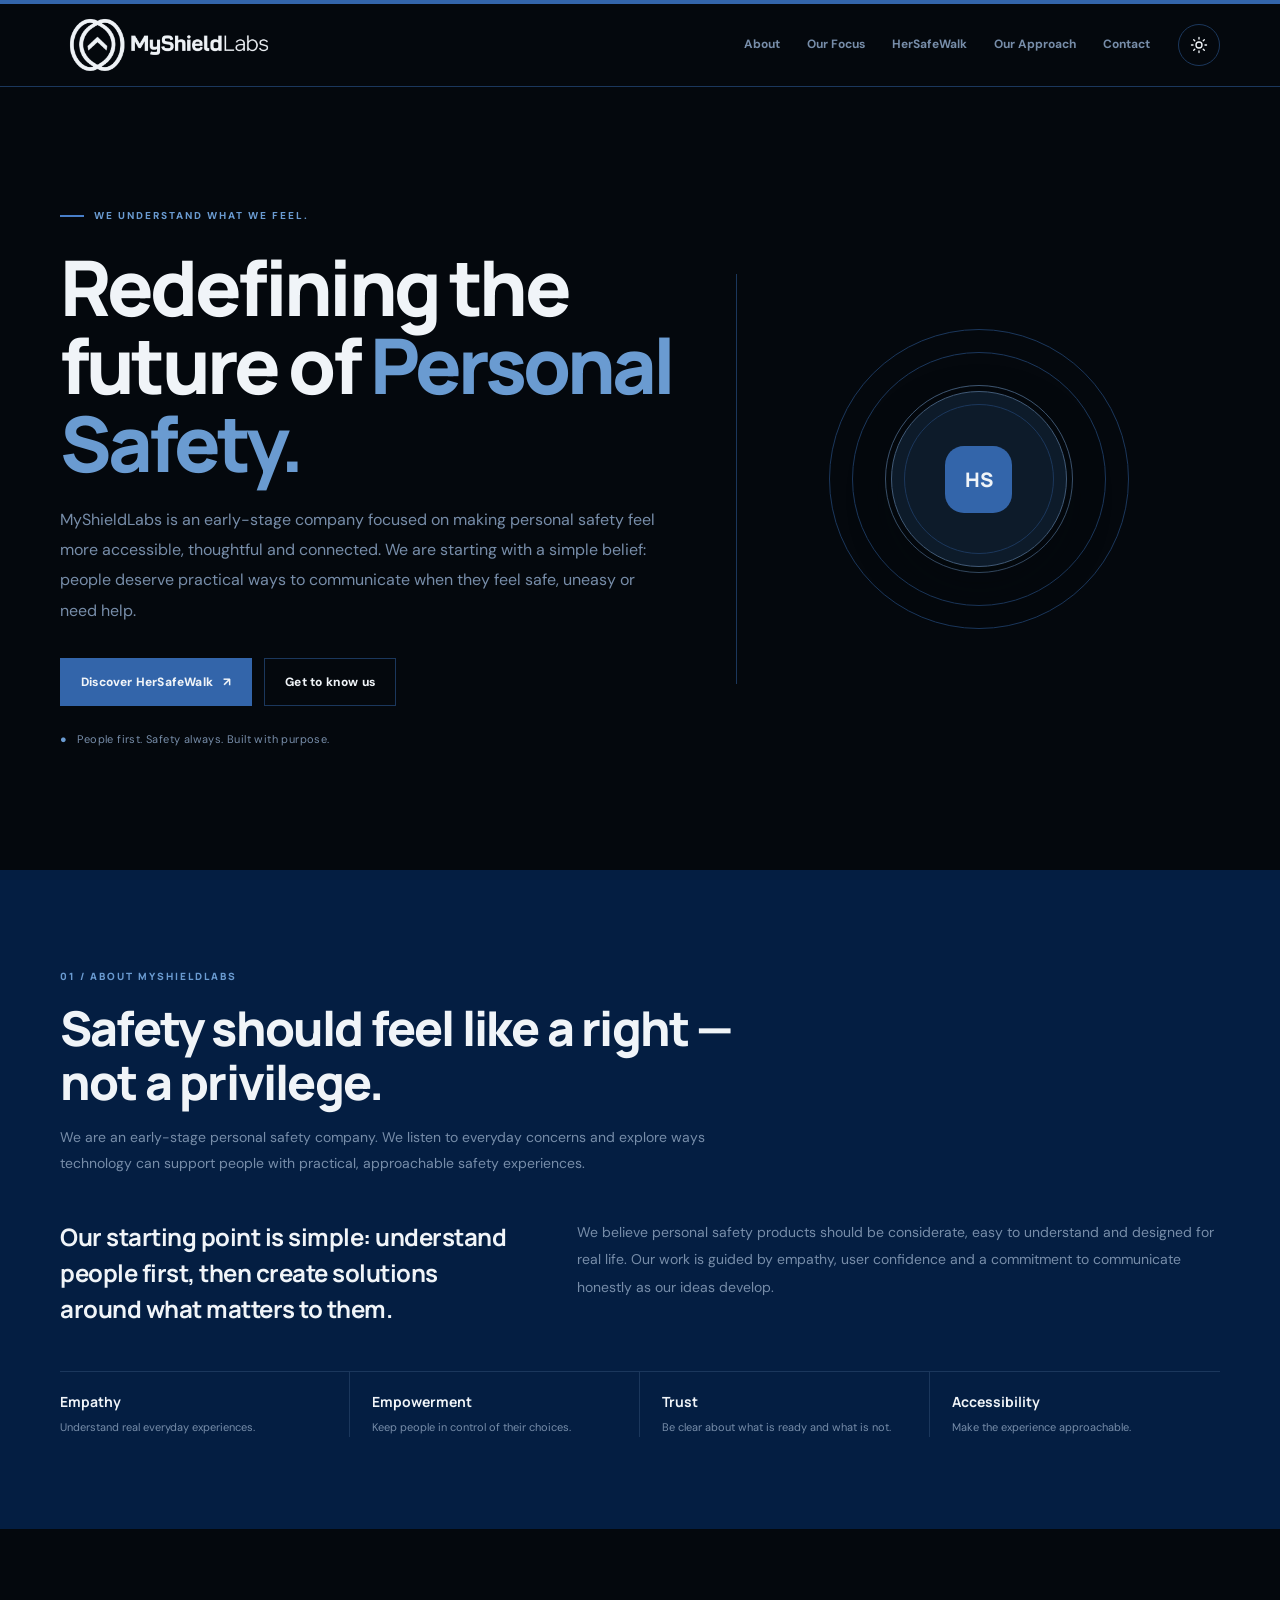
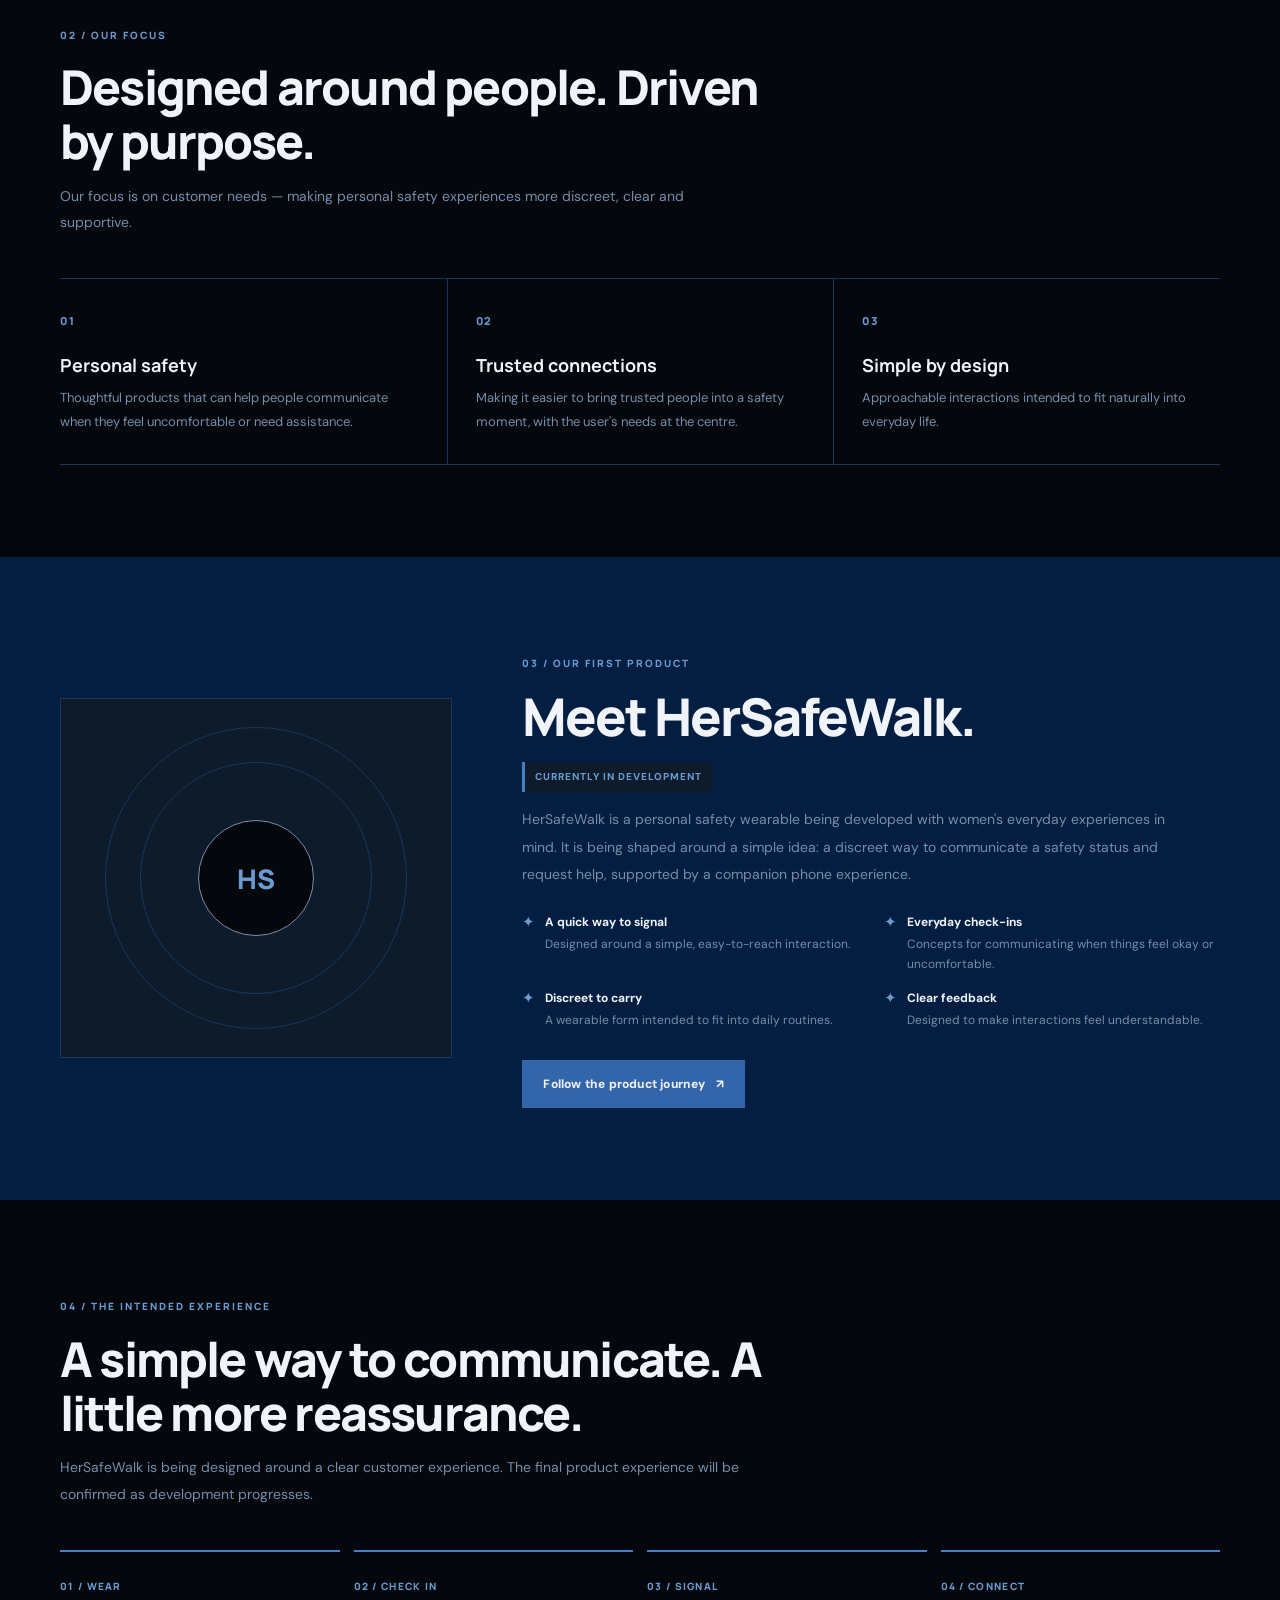
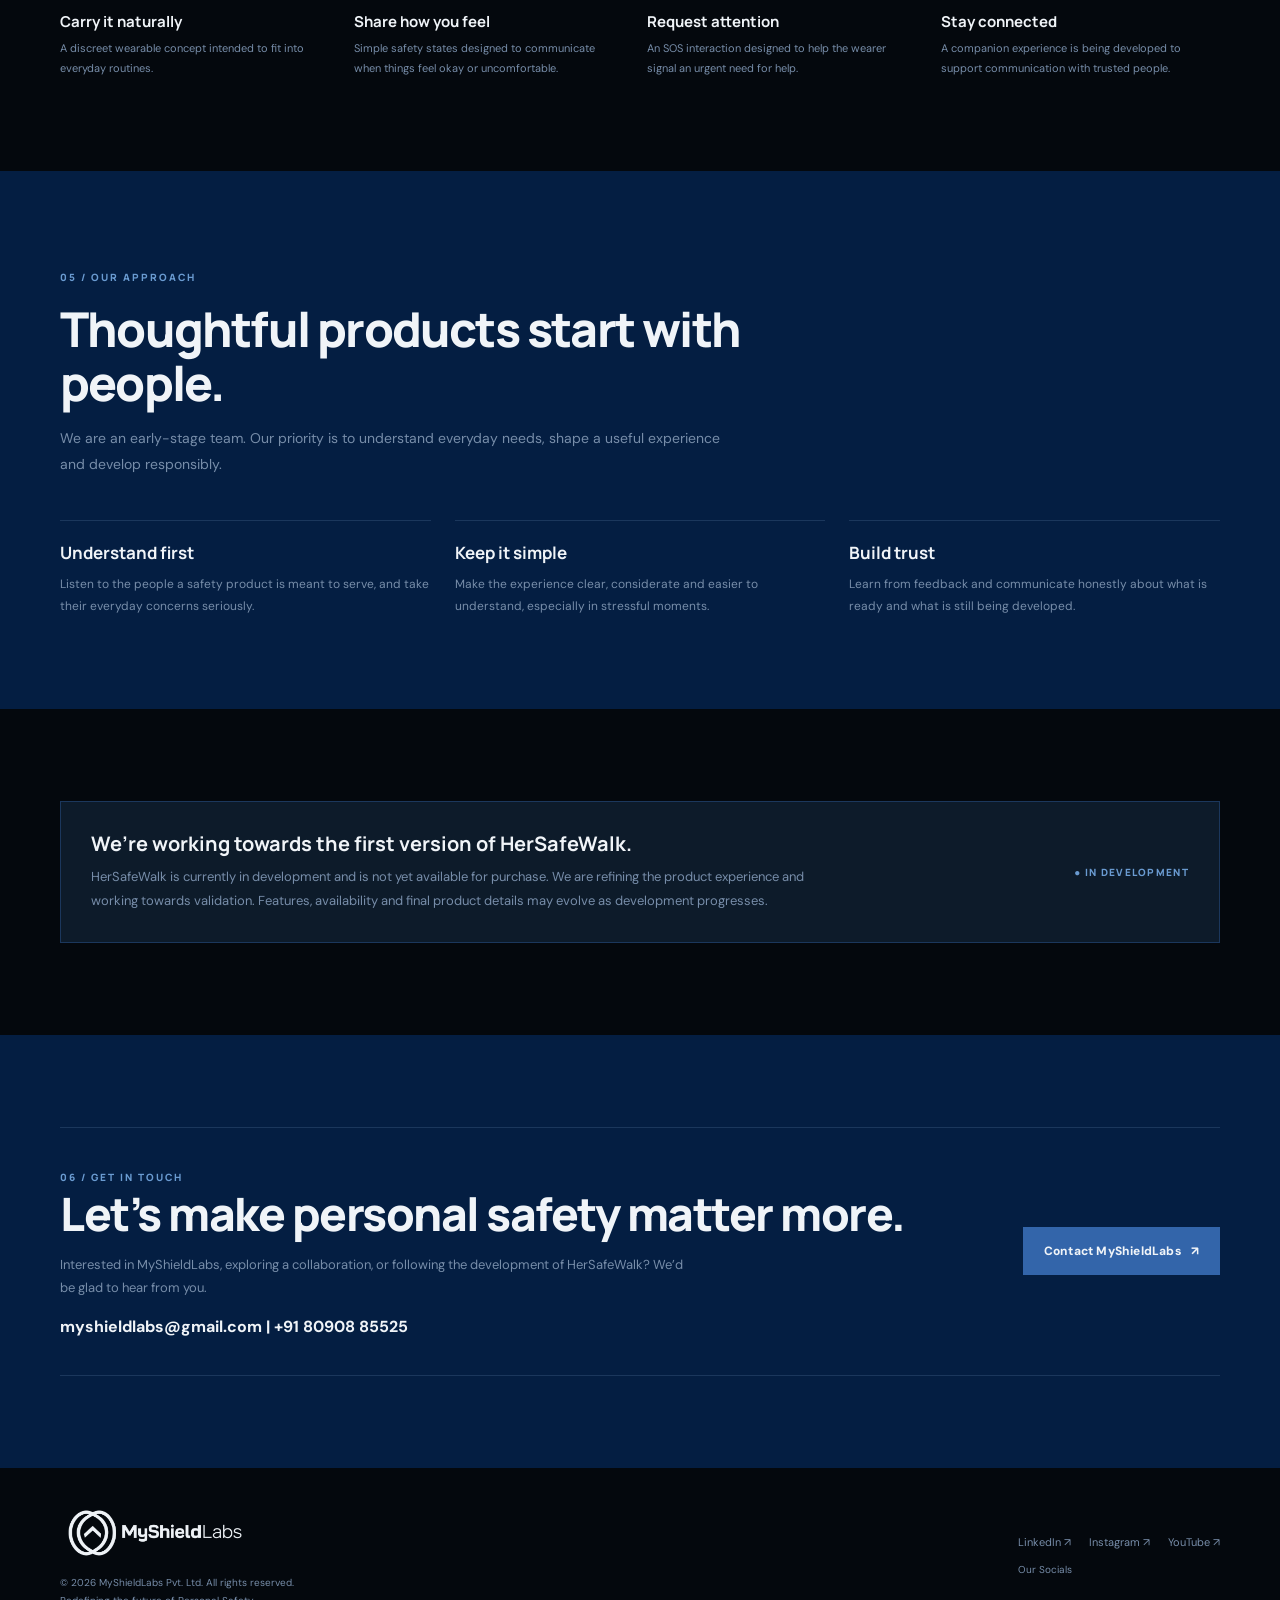
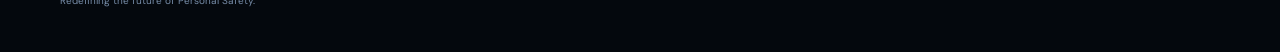
==== commit d43c9e98: "Update index.html" ====
--- a/index.html
+++ b/index.html
@@ -1032,7 +1032,7 @@
   <section class="section section-alt" id="contact">
     <div class="container">
       <div class="contact-block reveal">
-        <div><span class="section-no">06 / Get in touch</span><h2>Let’s make personal safety <span class="accent">matter more.</span></h2><p>Interested in MyShieldLabs, exploring a collaboration, or following the development of HerSafeWalk? We’d be glad to hear from you.</p><a class="contact-email" href="mailto:myshieldlabs@gmail.com">myshieldlabs@gmail.com</a></div>
+        <div><span class="section-no">06 / Get in touch</span><h2>Let’s make personal safety <span class="accent">matter more.</span></h2><p>Interested in MyShieldLabs, exploring a collaboration, or following the development of HerSafeWalk? We’d be glad to hear from you.</p><a class="contact-email" href="mailto:myshieldlabs@gmail.com">myshieldlabs@gmail.com  |  +91 80908 85525</a></div>
         <a class="button" href="mailto:myshieldlabs@gmail.com?subject=Hello%20MyShieldLabs">Contact MyShieldLabs <span aria-hidden="true">↗</span></a>
       </div>
     </div>
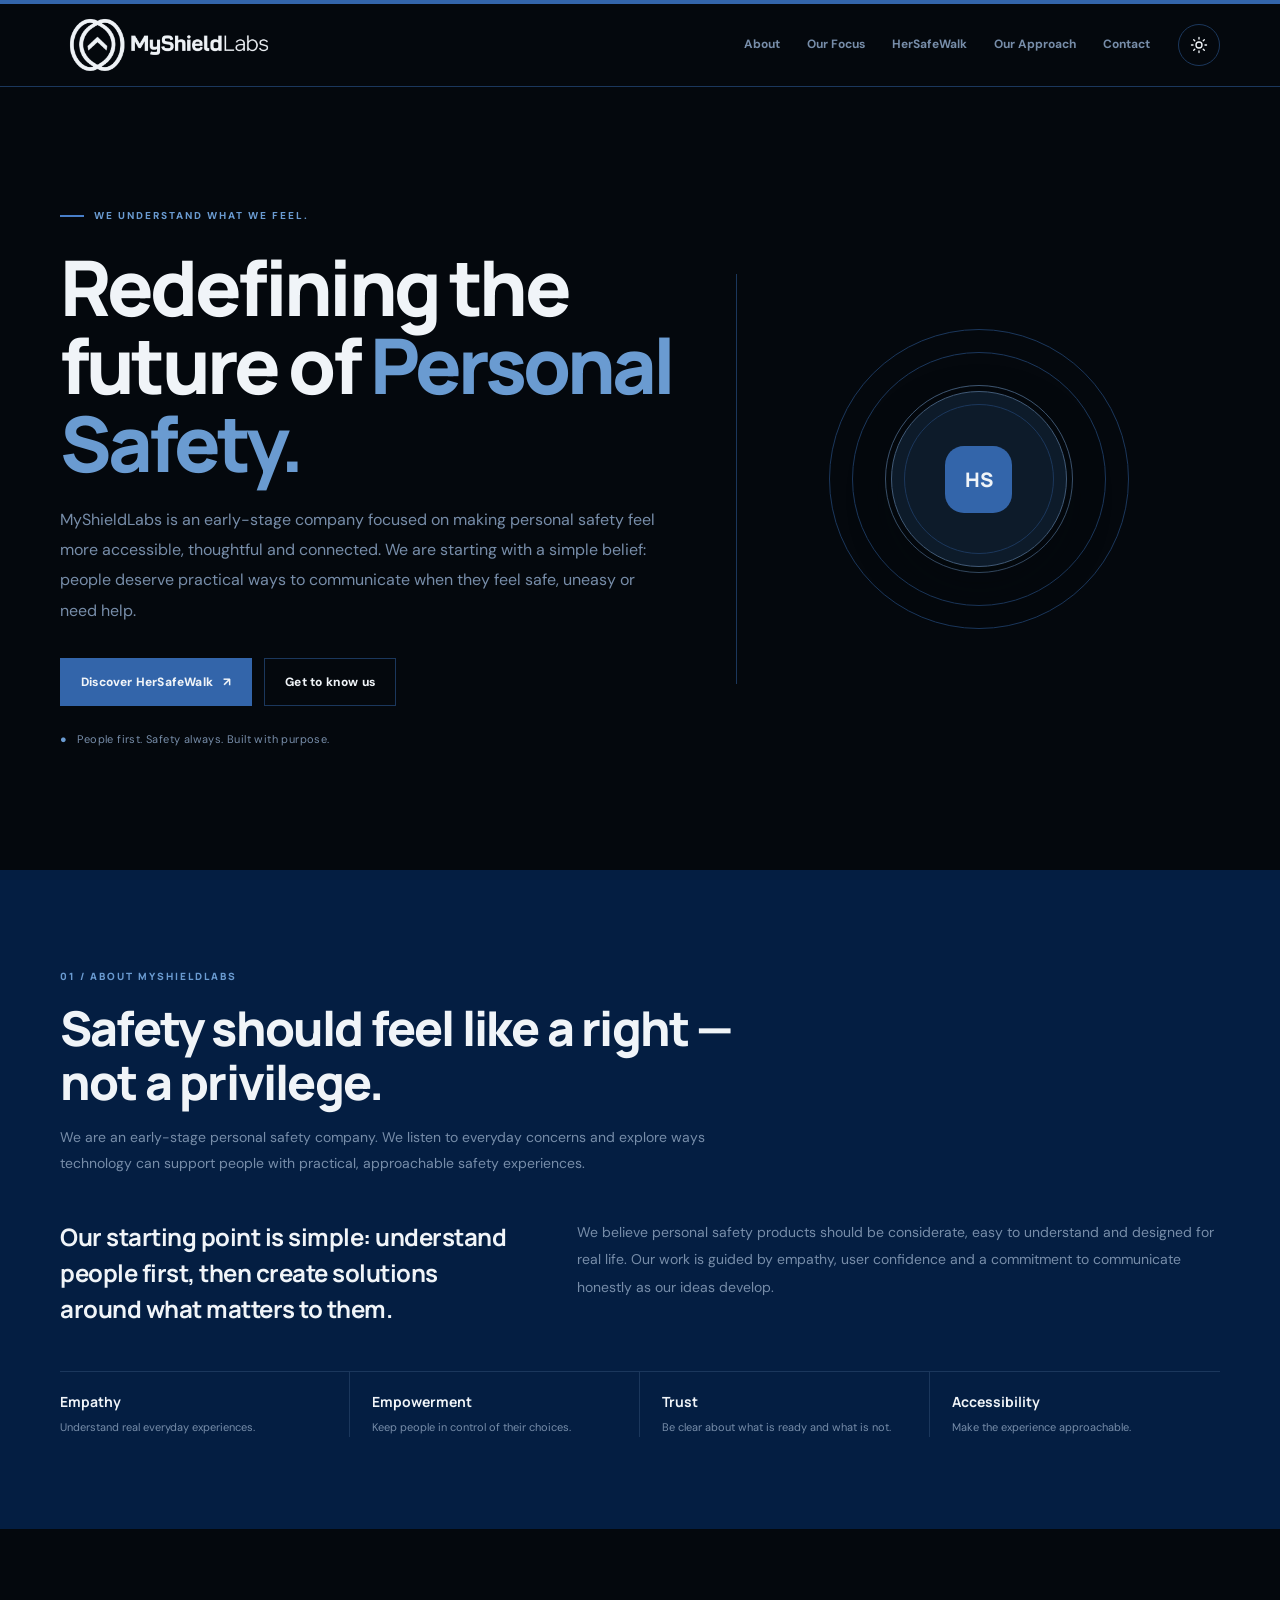
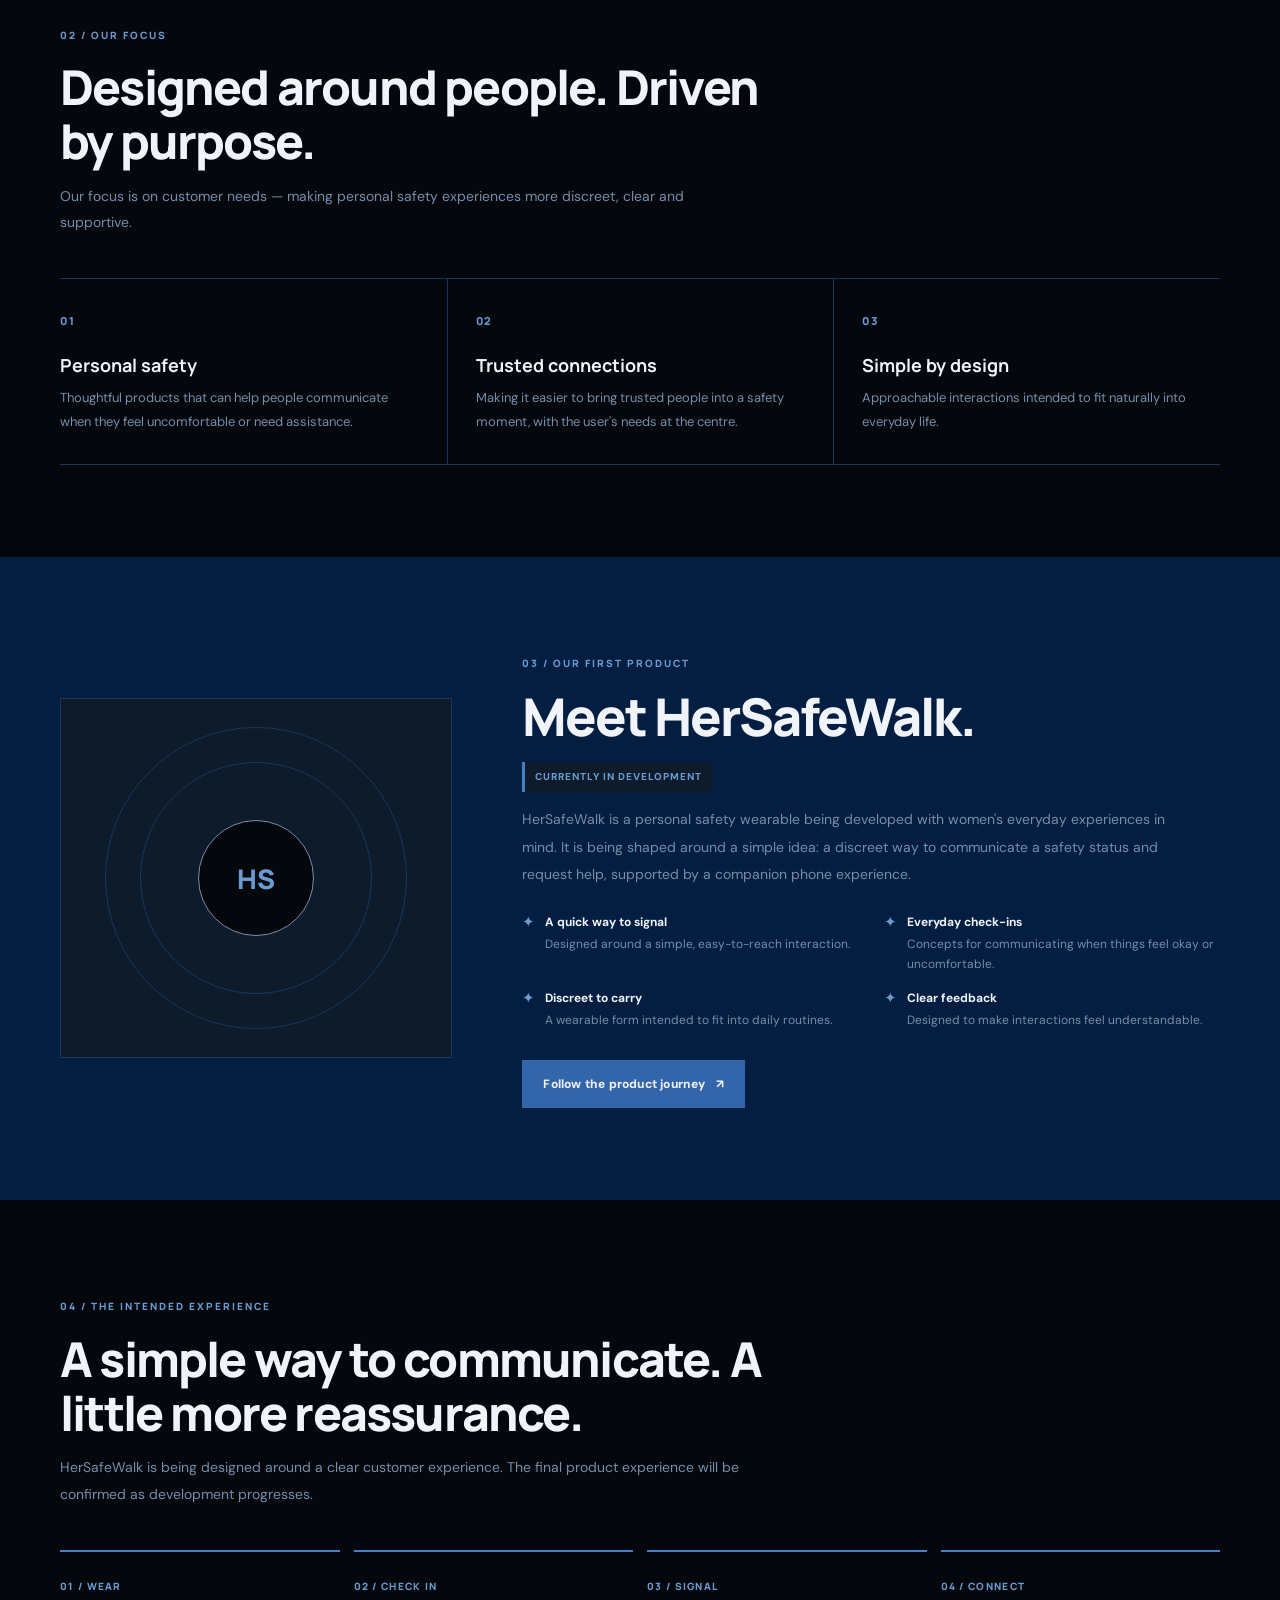
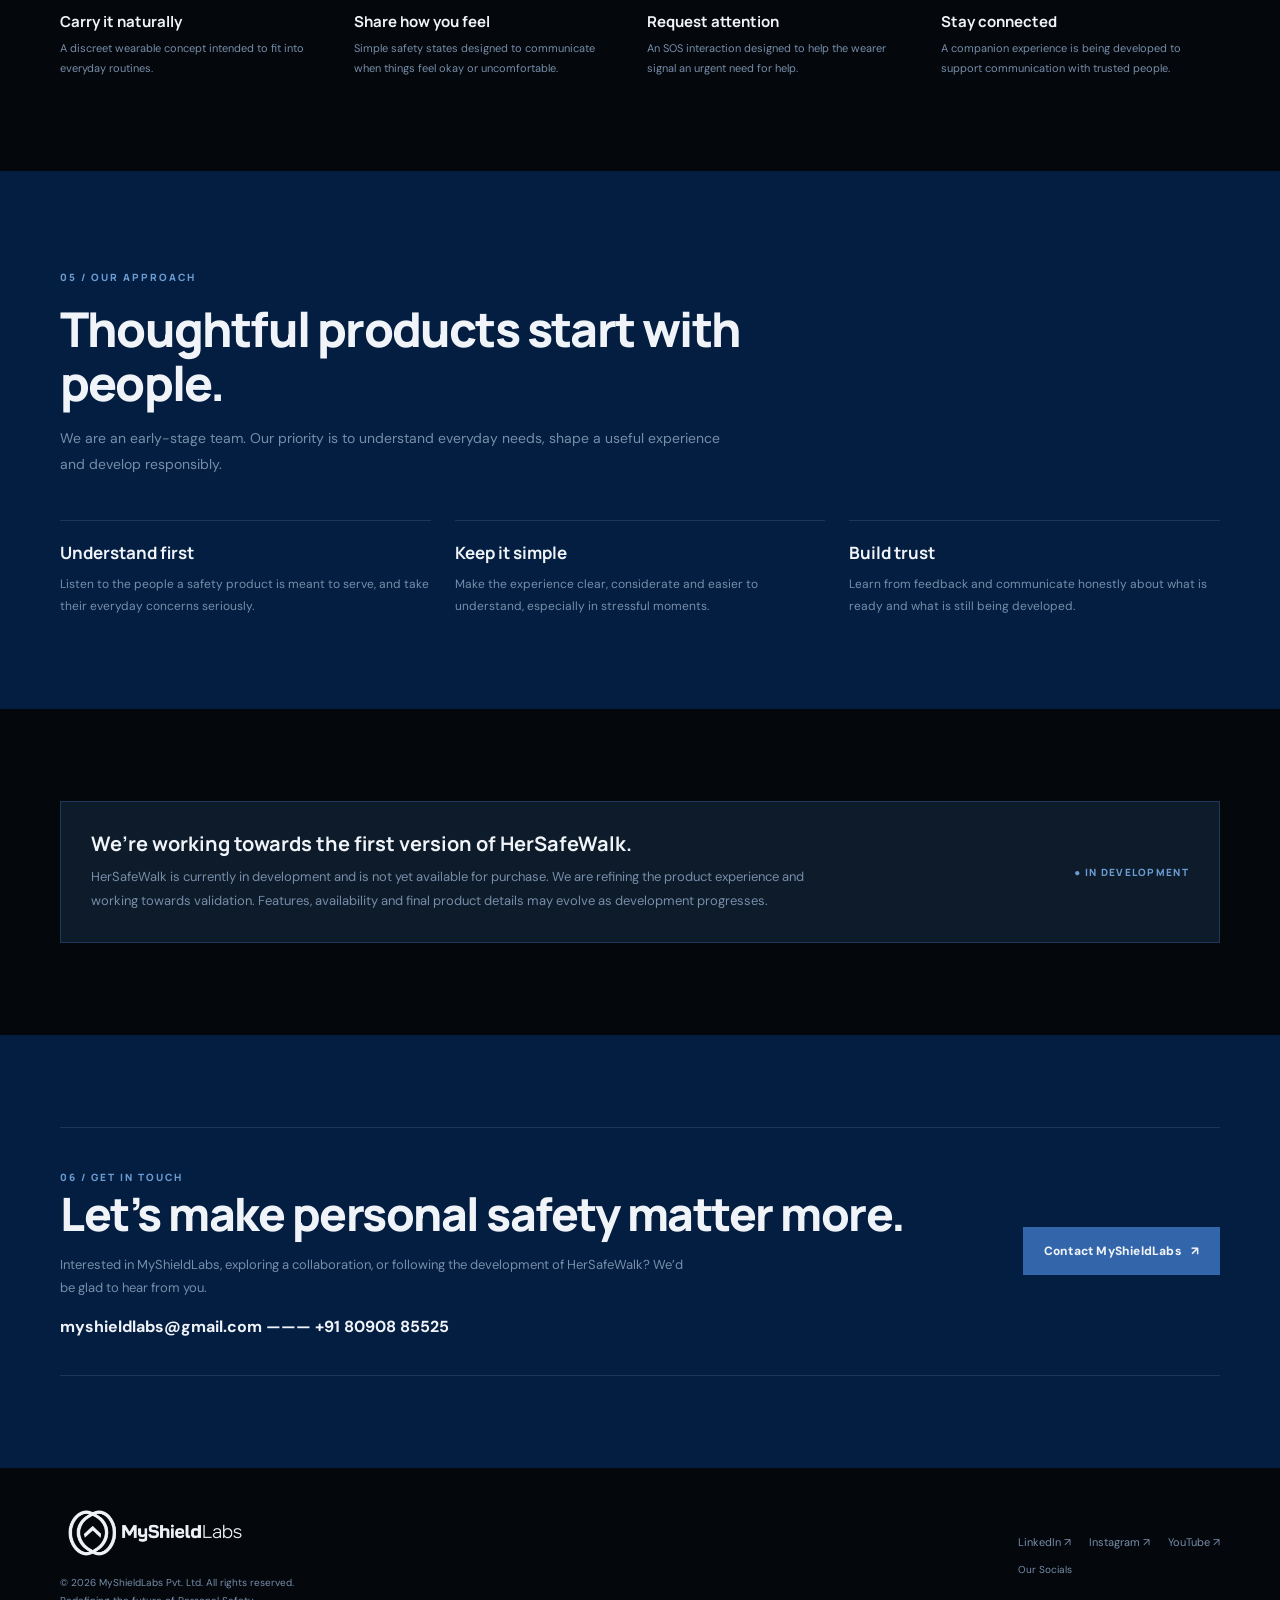
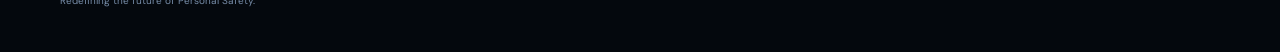
==== commit 8cf6e5c9: "Update index.html" ====
--- a/index.html
+++ b/index.html
@@ -1032,7 +1032,7 @@
   <section class="section section-alt" id="contact">
     <div class="container">
       <div class="contact-block reveal">
-        <div><span class="section-no">06 / Get in touch</span><h2>Let’s make personal safety <span class="accent">matter more.</span></h2><p>Interested in MyShieldLabs, exploring a collaboration, or following the development of HerSafeWalk? We’d be glad to hear from you.</p><a class="contact-email" href="mailto:myshieldlabs@gmail.com">myshieldlabs@gmail.com  |  +91 80908 85525</a></div>
+        <div><span class="section-no">06 / Get in touch</span><h2>Let’s make personal safety <span class="accent">matter more.</span></h2><p>Interested in MyShieldLabs, exploring a collaboration, or following the development of HerSafeWalk? We’d be glad to hear from you.</p><a class="contact-email" href="mailto:myshieldlabs@gmail.com">myshieldlabs@gmail.com   ———   +91 80908 85525</a></div>
         <a class="button" href="mailto:myshieldlabs@gmail.com?subject=Hello%20MyShieldLabs">Contact MyShieldLabs <span aria-hidden="true">↗</span></a>
       </div>
     </div>
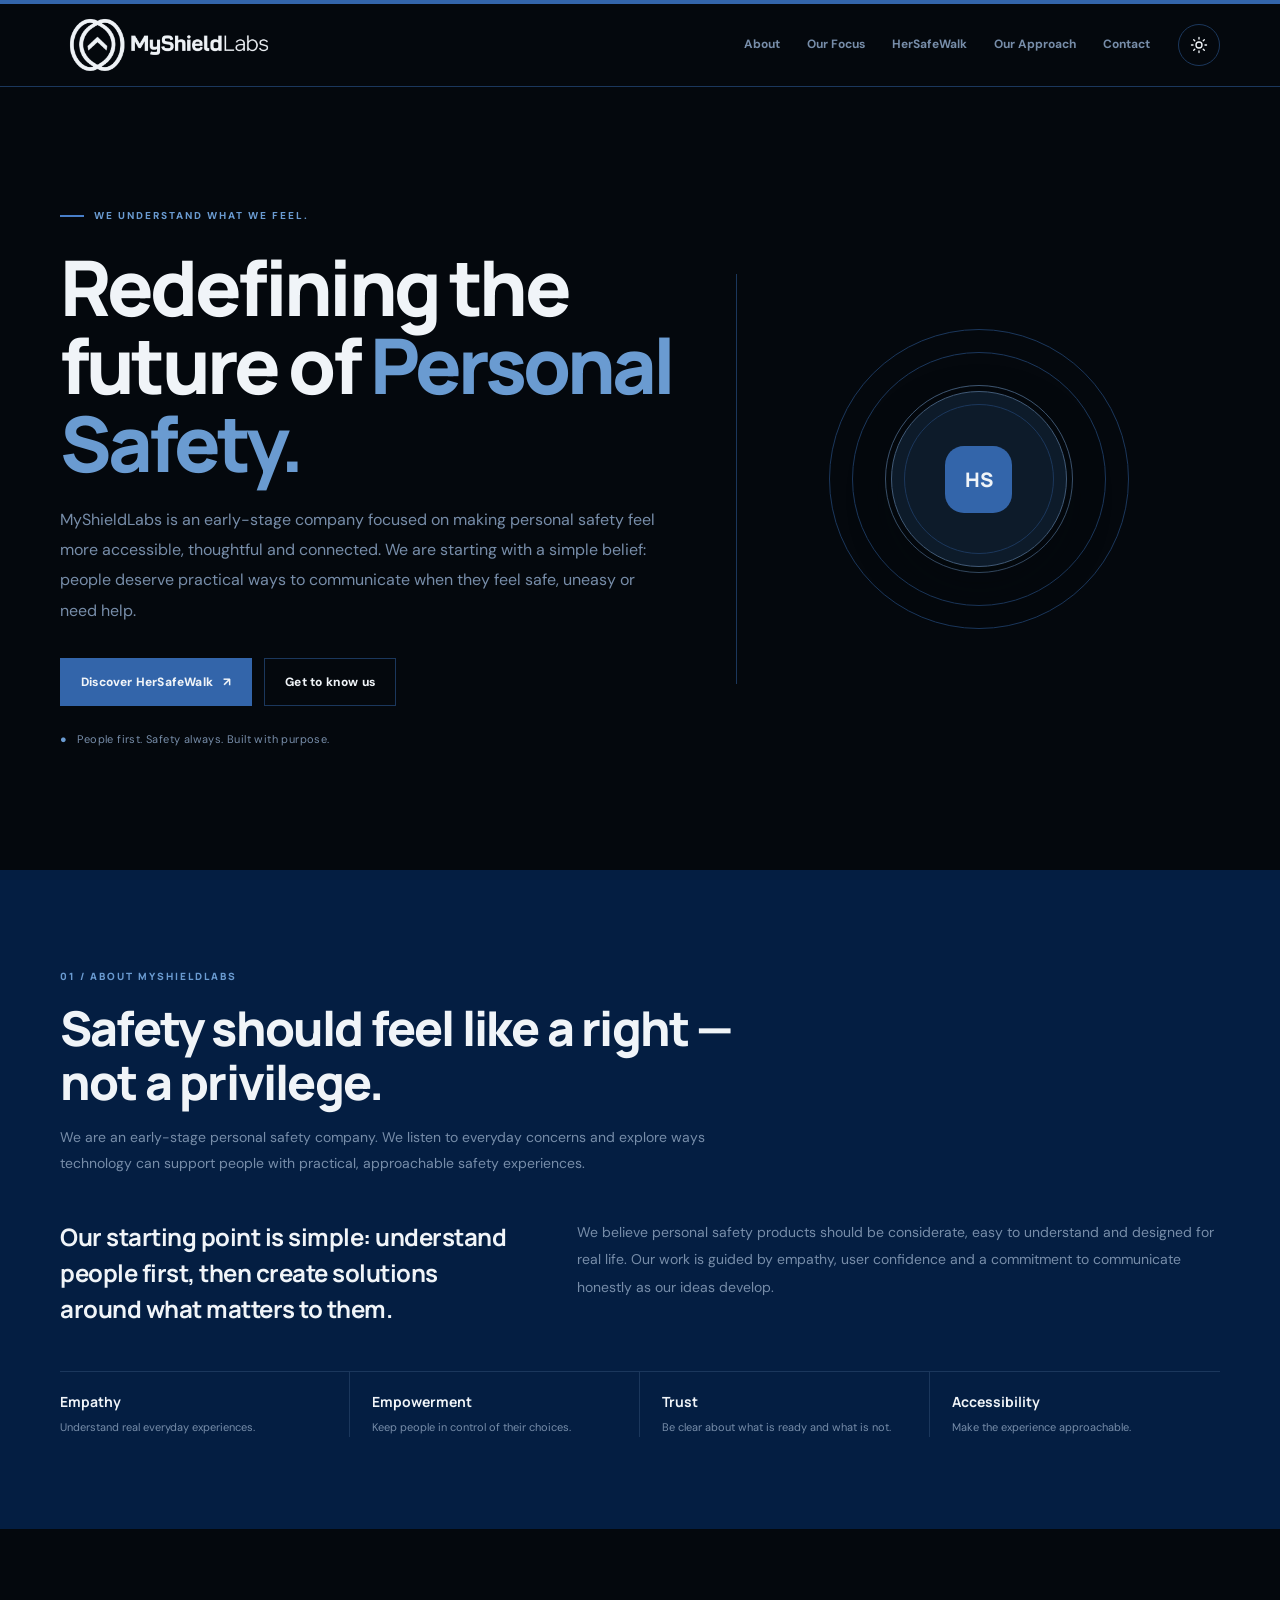
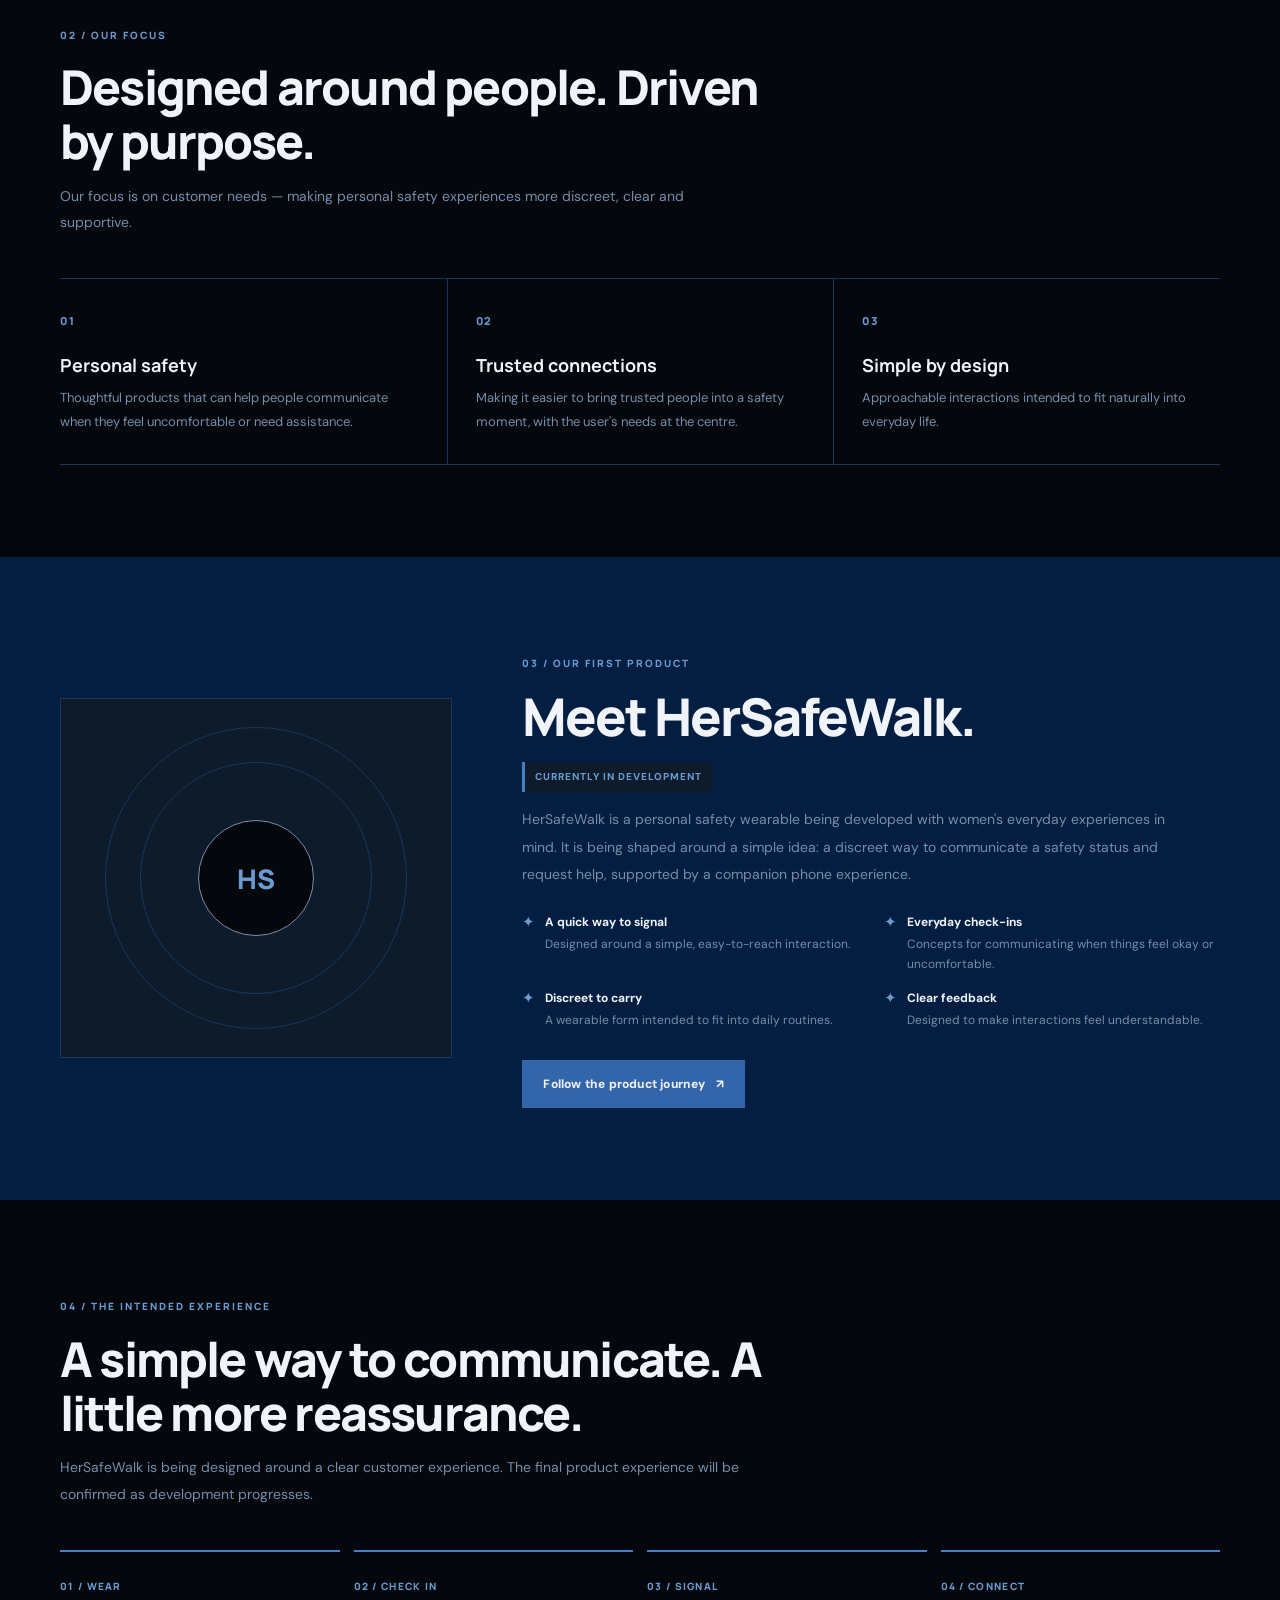
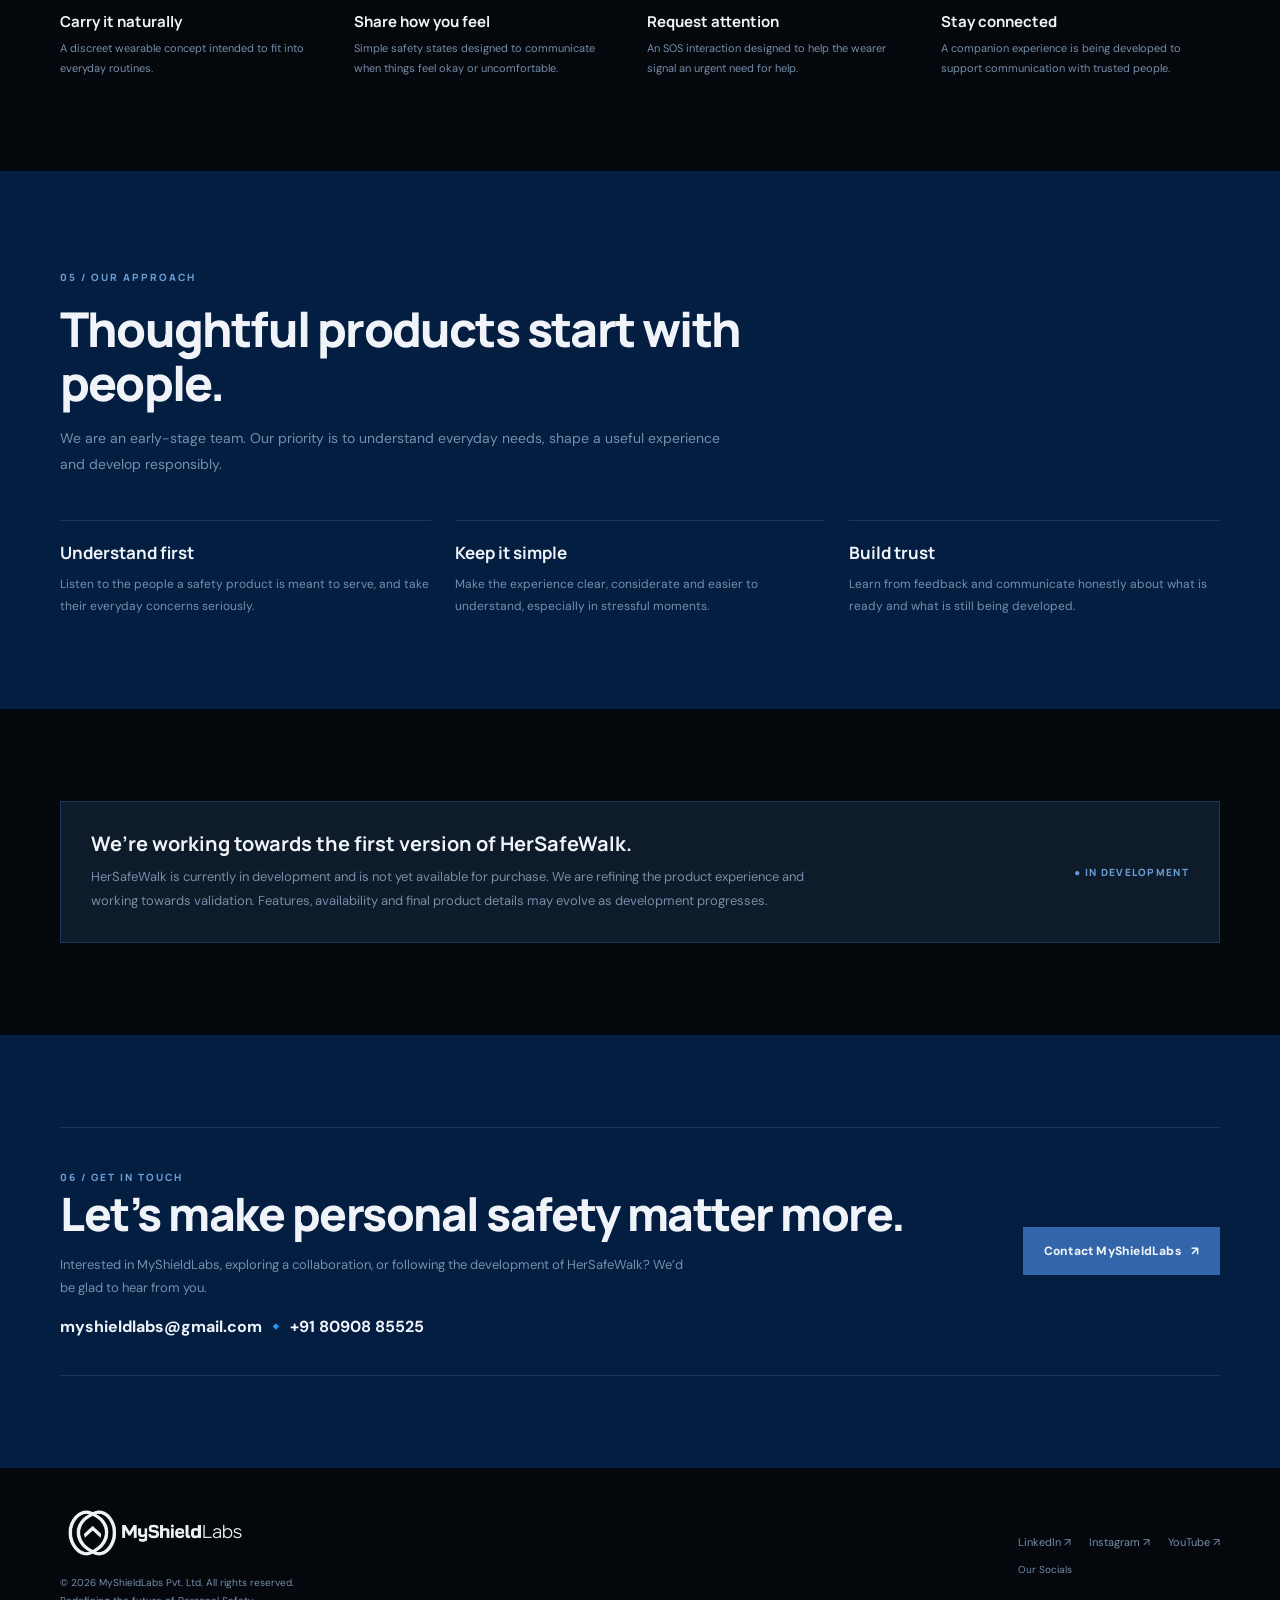
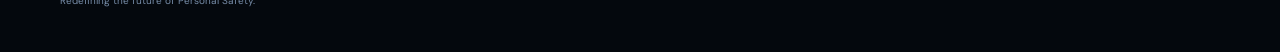
==== commit b99ced3c: "Update index.html" ====
--- a/index.html
+++ b/index.html
@@ -1032,7 +1032,7 @@
   <section class="section section-alt" id="contact">
     <div class="container">
       <div class="contact-block reveal">
-        <div><span class="section-no">06 / Get in touch</span><h2>Let’s make personal safety <span class="accent">matter more.</span></h2><p>Interested in MyShieldLabs, exploring a collaboration, or following the development of HerSafeWalk? We’d be glad to hear from you.</p><a class="contact-email" href="mailto:myshieldlabs@gmail.com">myshieldlabs@gmail.com   ———   +91 80908 85525</a></div>
+        <div><span class="section-no">06 / Get in touch</span><h2>Let’s make personal safety <span class="accent">matter more.</span></h2><p>Interested in MyShieldLabs, exploring a collaboration, or following the development of HerSafeWalk? We’d be glad to hear from you.</p><a class="contact-email" href="mailto:myshieldlabs@gmail.com">myshieldlabs@gmail.com 🔹 +91 80908 85525</a></div>
         <a class="button" href="mailto:myshieldlabs@gmail.com?subject=Hello%20MyShieldLabs">Contact MyShieldLabs <span aria-hidden="true">↗</span></a>
       </div>
     </div>
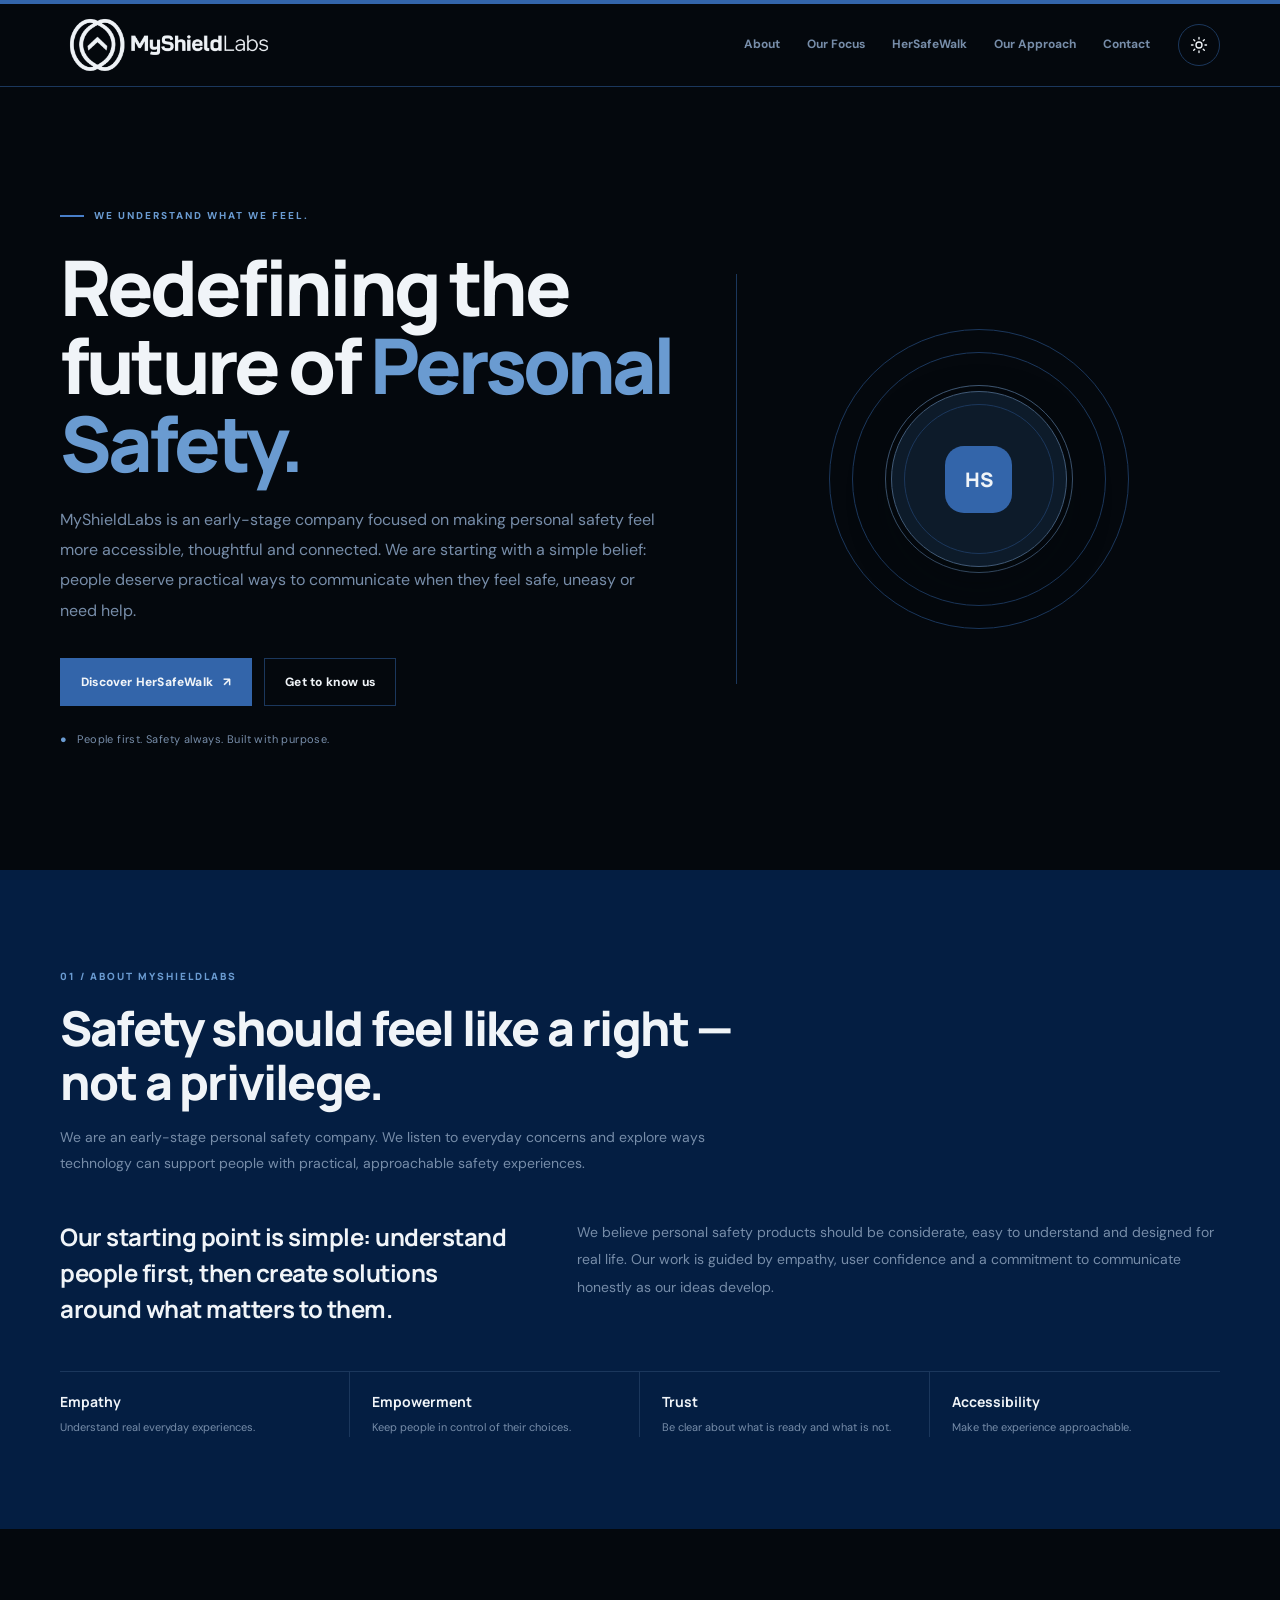
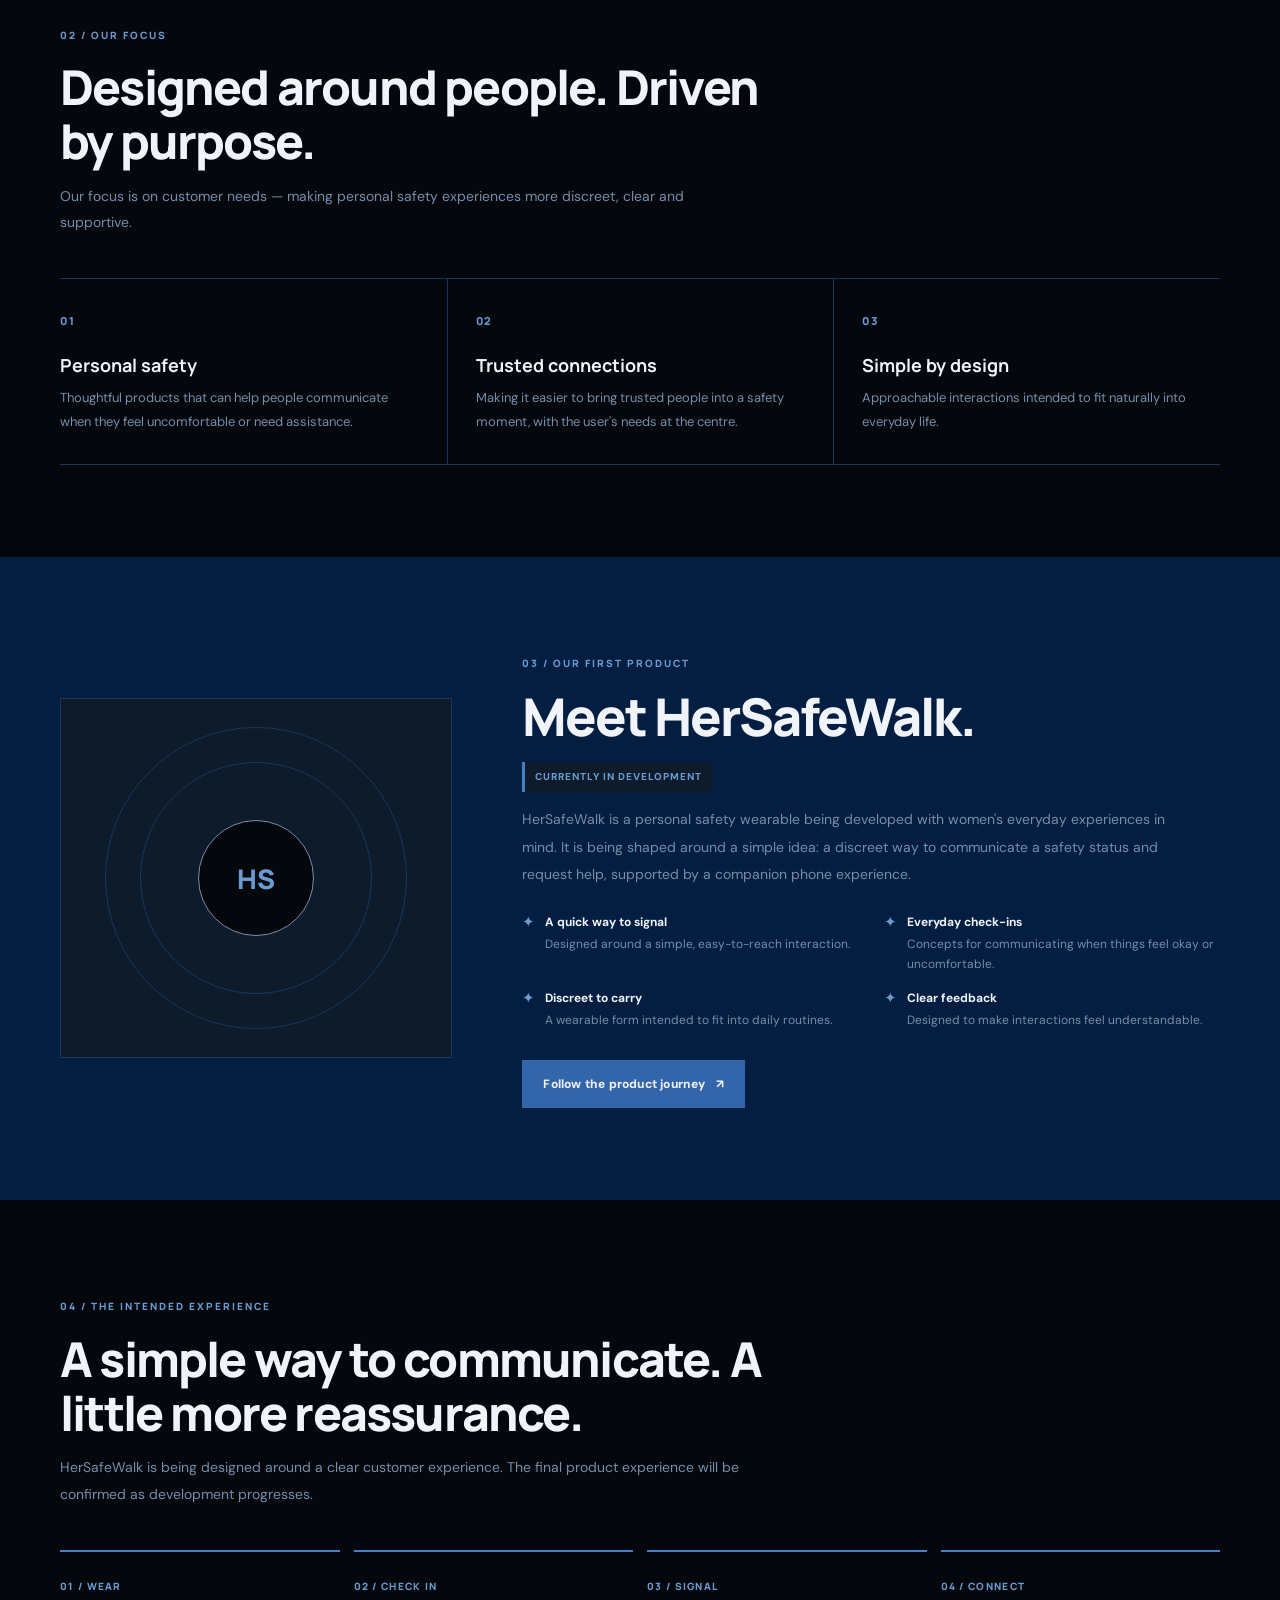
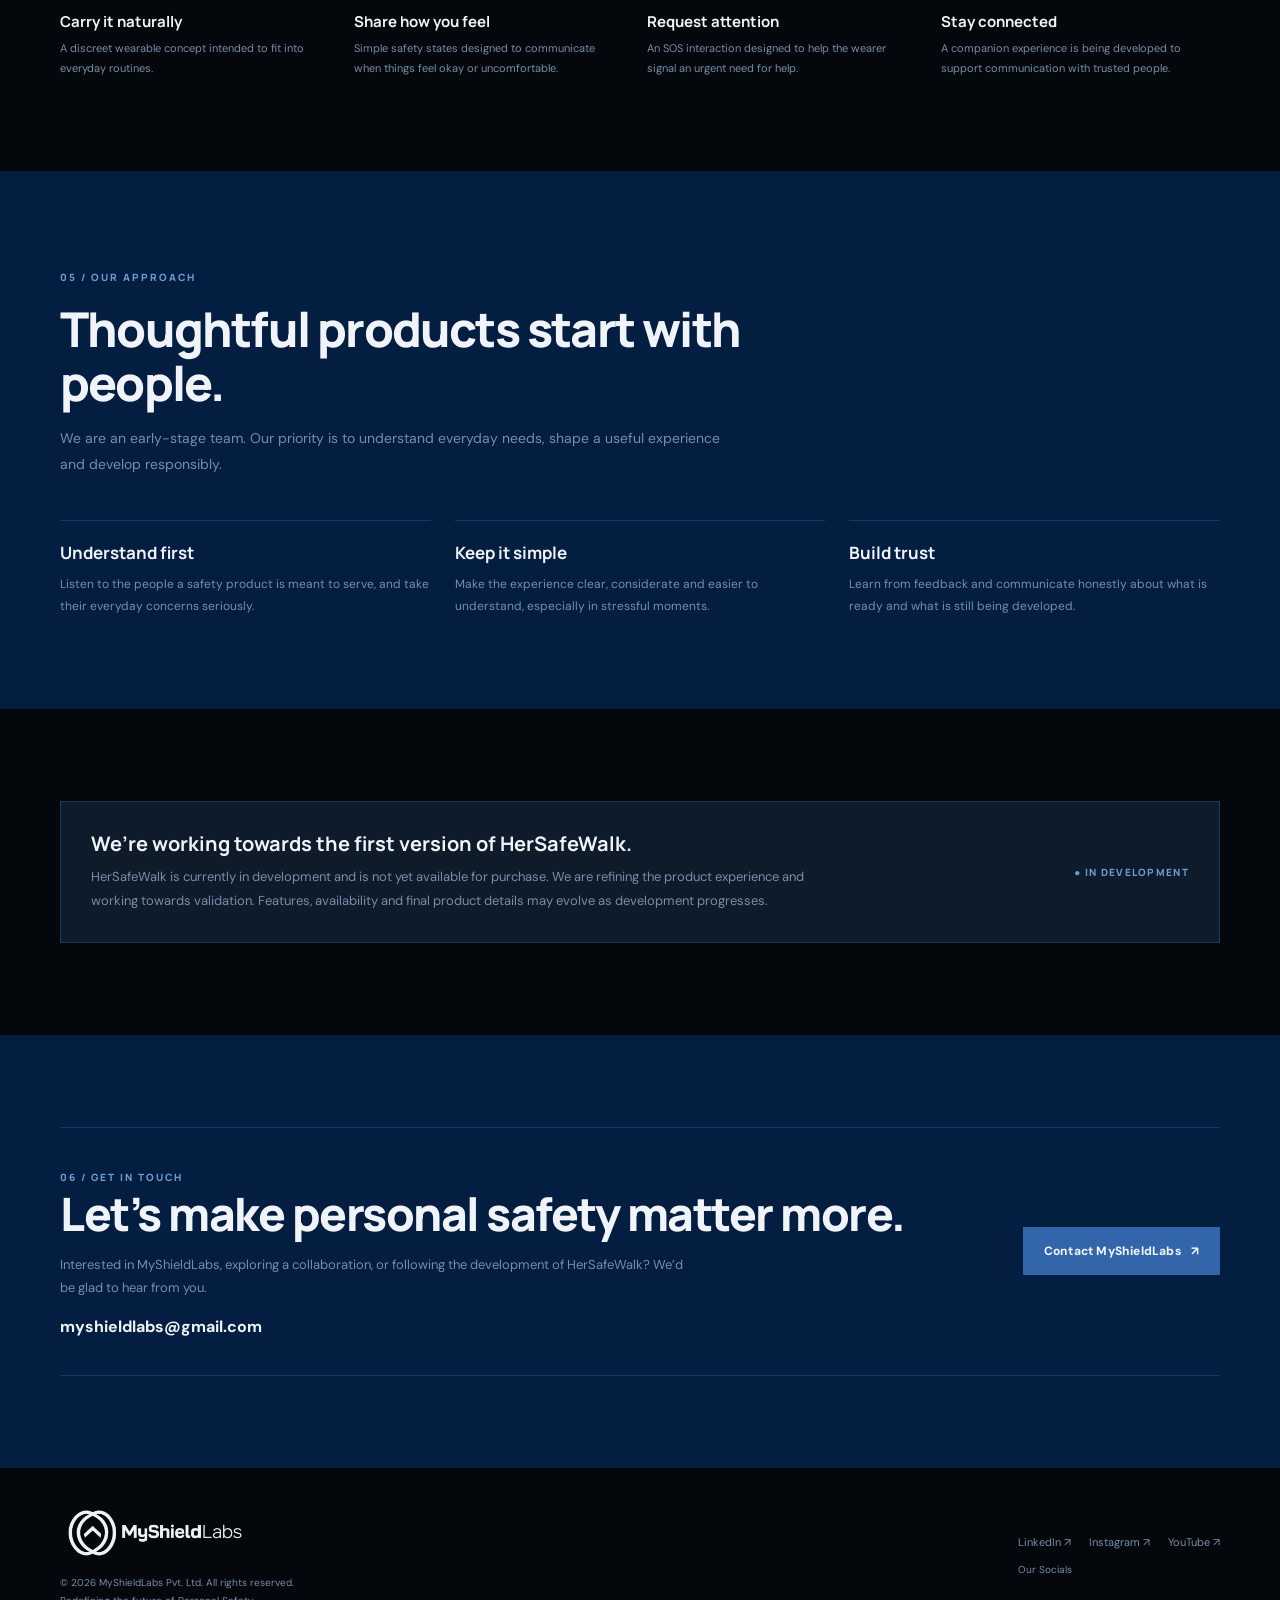
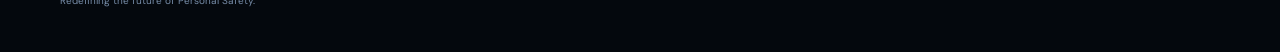
==== commit b3f81a88: "Update index.html" ====
--- a/index.html
+++ b/index.html
@@ -1032,7 +1032,7 @@
   <section class="section section-alt" id="contact">
     <div class="container">
       <div class="contact-block reveal">
-        <div><span class="section-no">06 / Get in touch</span><h2>Let’s make personal safety <span class="accent">matter more.</span></h2><p>Interested in MyShieldLabs, exploring a collaboration, or following the development of HerSafeWalk? We’d be glad to hear from you.</p><a class="contact-email" href="mailto:myshieldlabs@gmail.com">myshieldlabs@gmail.com 🔹 +91 80908 85525</a></div>
+        <div><span class="section-no">06 / Get in touch</span><h2>Let’s make personal safety <span class="accent">matter more.</span></h2><p>Interested in MyShieldLabs, exploring a collaboration, or following the development of HerSafeWalk? We’d be glad to hear from you.</p><a class="contact-email" href="mailto:myshieldlabs@gmail.com">myshieldlabs@gmail.com</a></div>
         <a class="button" href="mailto:myshieldlabs@gmail.com?subject=Hello%20MyShieldLabs">Contact MyShieldLabs <span aria-hidden="true">↗</span></a>
       </div>
     </div>
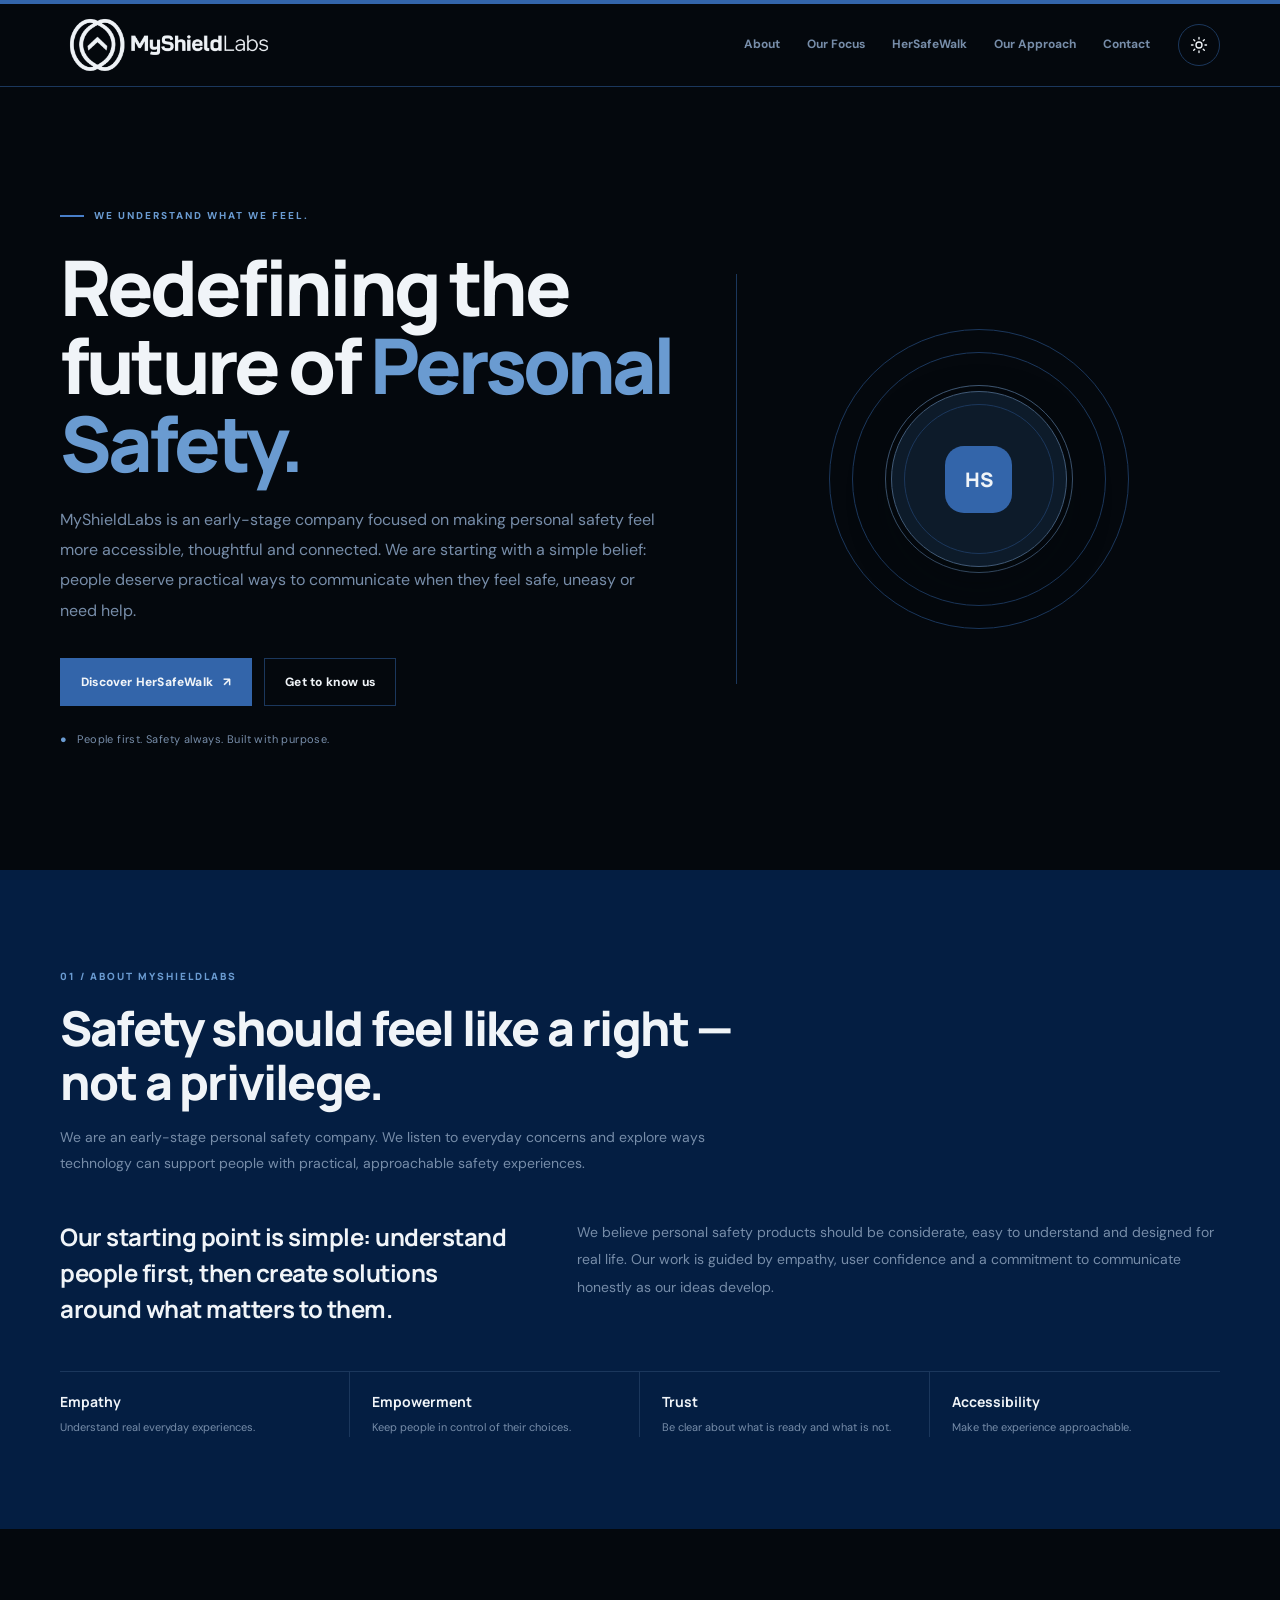
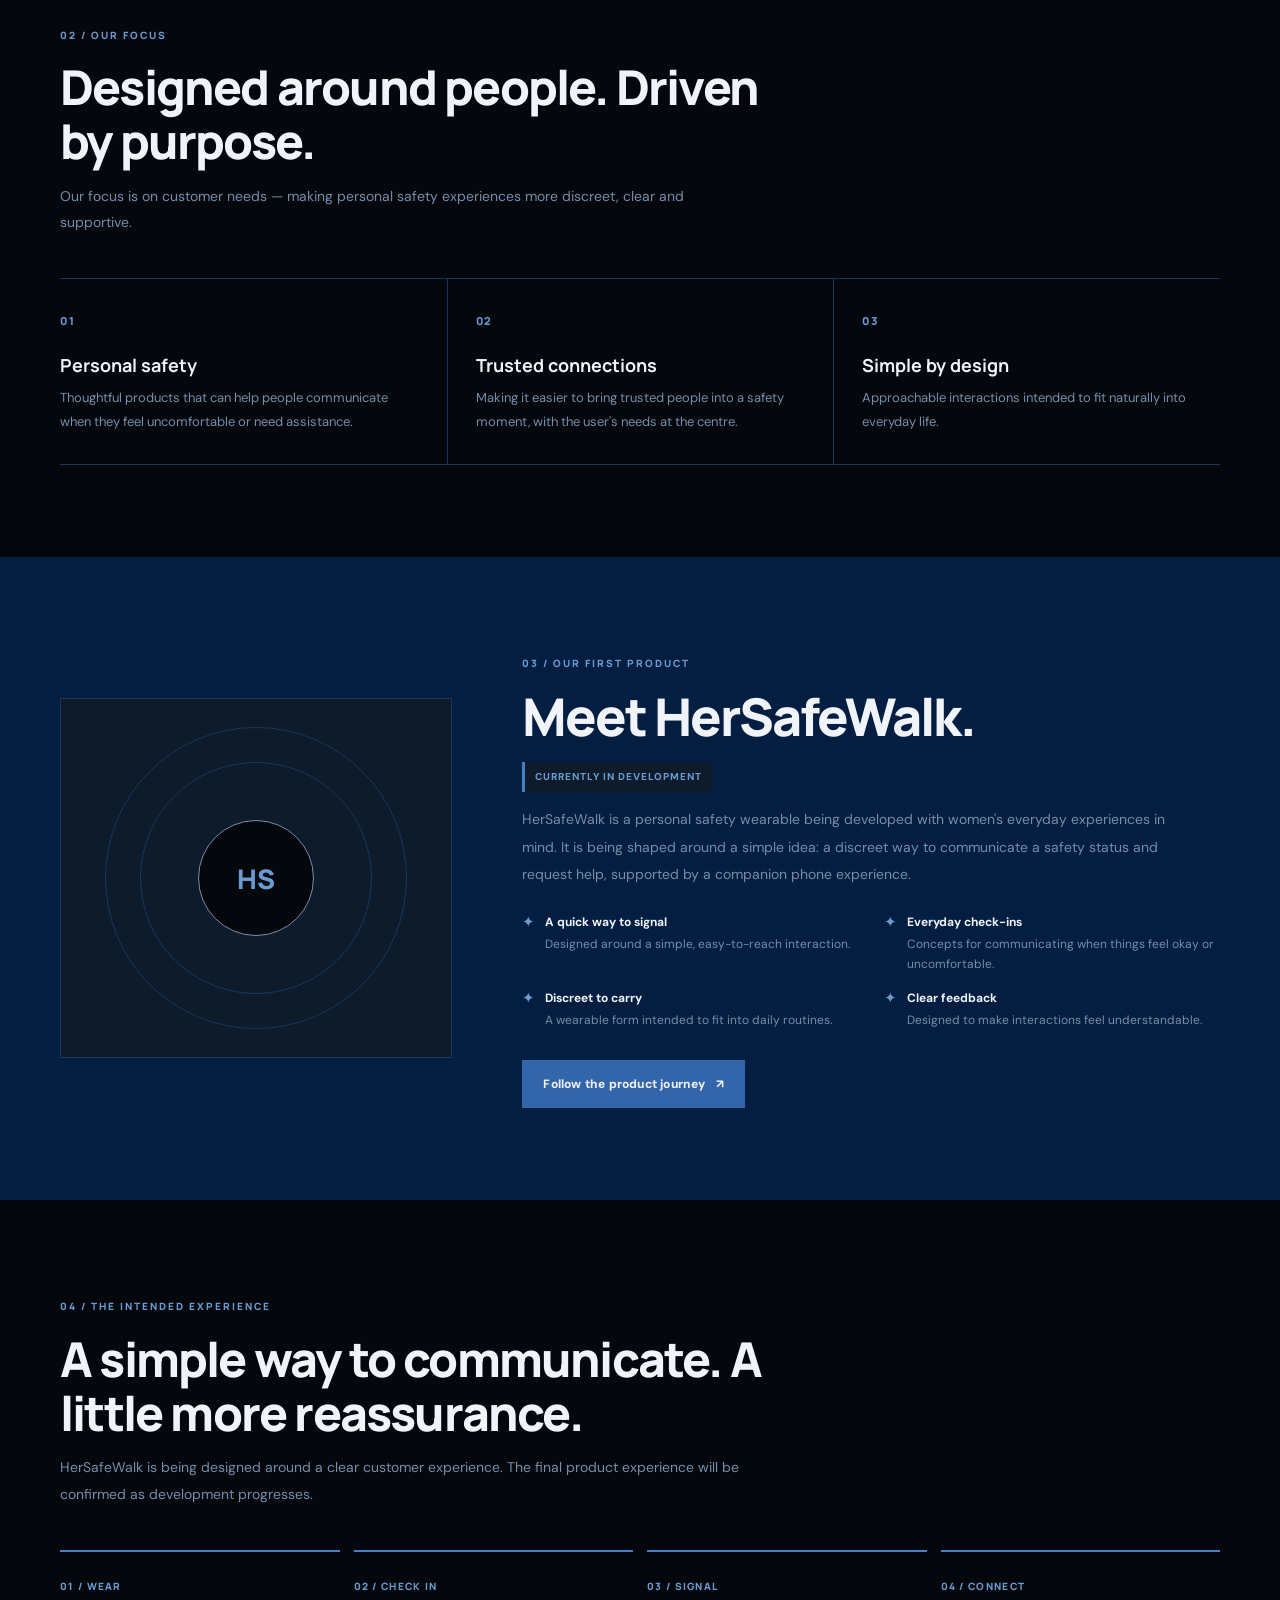
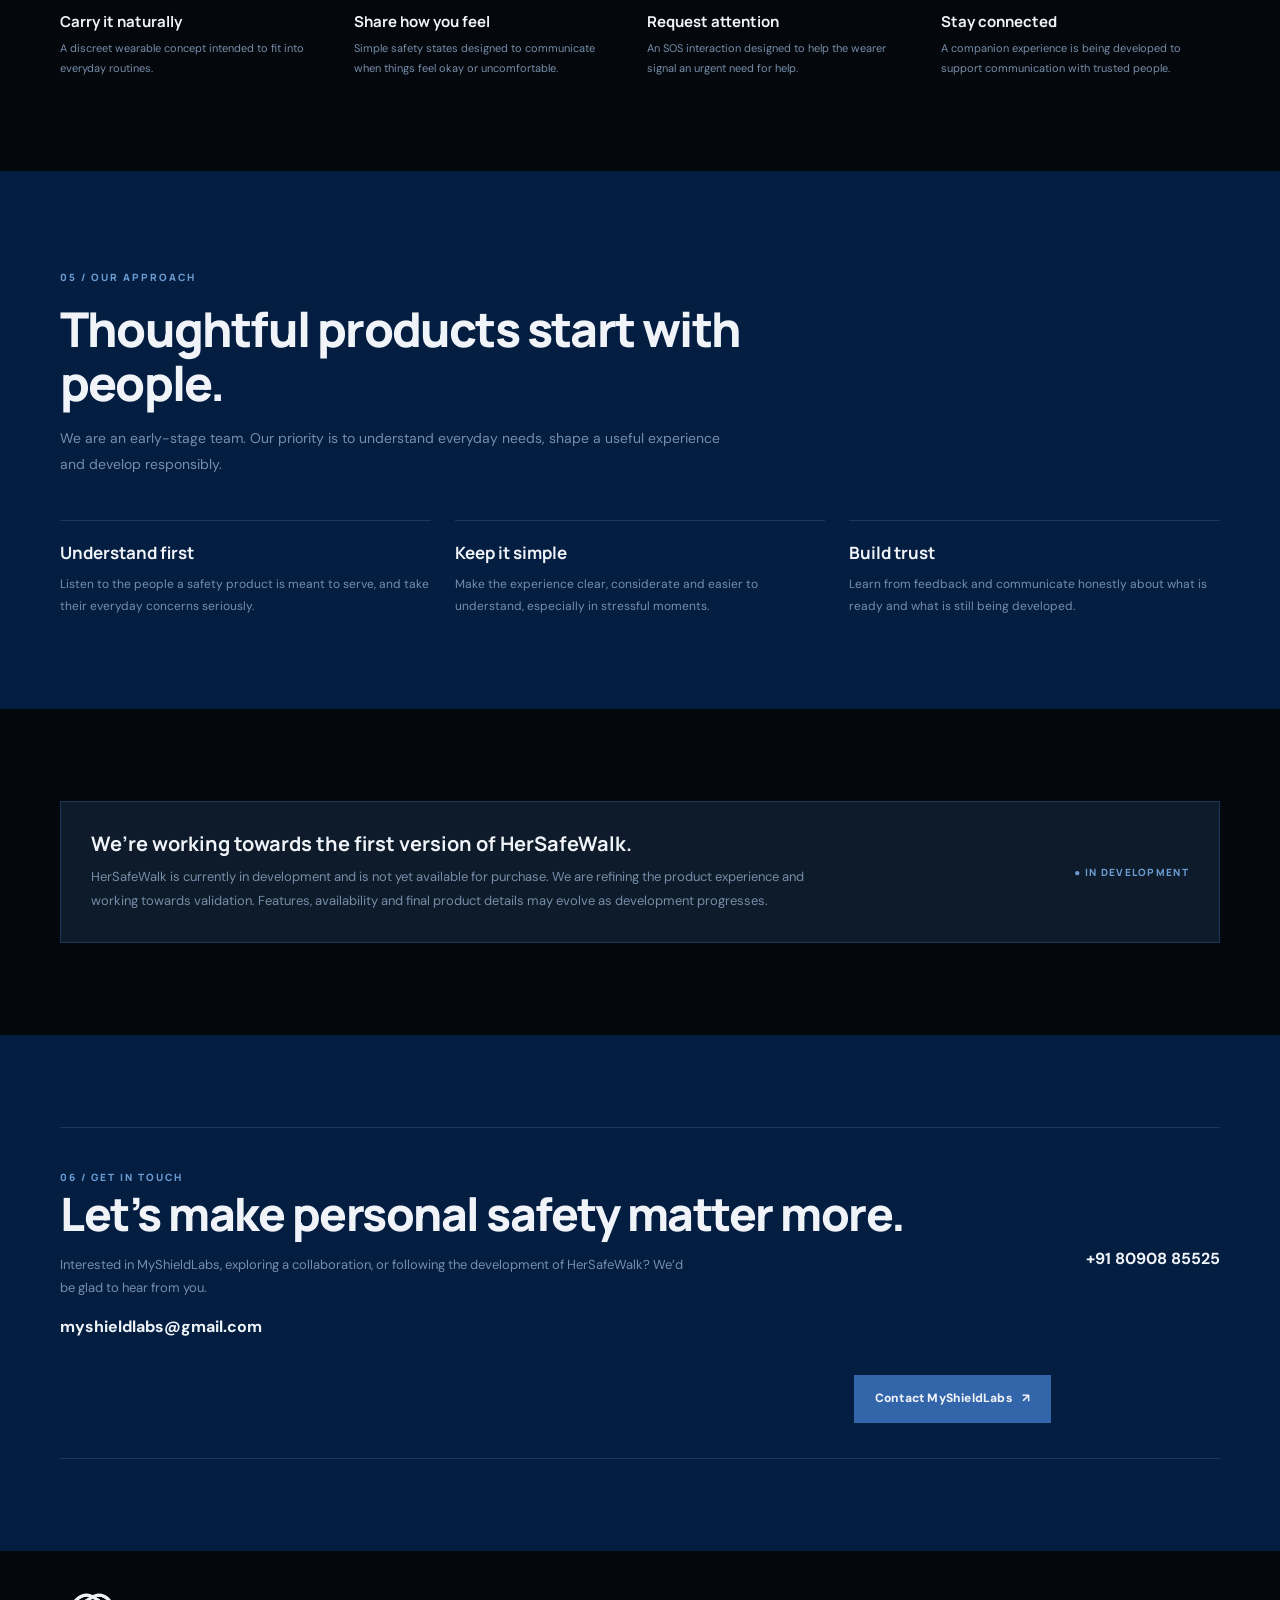
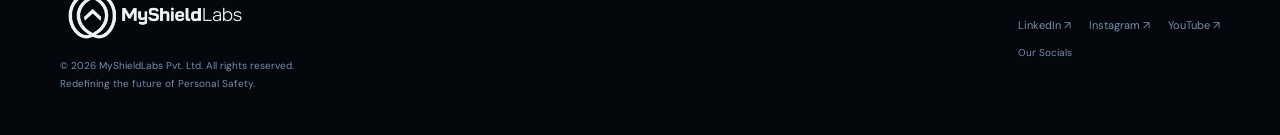
==== commit 11d8887b: "Update index.html" ====
--- a/index.html
+++ b/index.html
@@ -1033,6 +1033,7 @@
     <div class="container">
       <div class="contact-block reveal">
         <div><span class="section-no">06 / Get in touch</span><h2>Let’s make personal safety <span class="accent">matter more.</span></h2><p>Interested in MyShieldLabs, exploring a collaboration, or following the development of HerSafeWalk? We’d be glad to hear from you.</p><a class="contact-email" href="mailto:myshieldlabs@gmail.com">myshieldlabs@gmail.com</a></div>
+        <a class="contact-email" href="tel:+918090885525">+91 80908 85525</a>
         <a class="button" href="mailto:myshieldlabs@gmail.com?subject=Hello%20MyShieldLabs">Contact MyShieldLabs <span aria-hidden="true">↗</span></a>
       </div>
     </div>
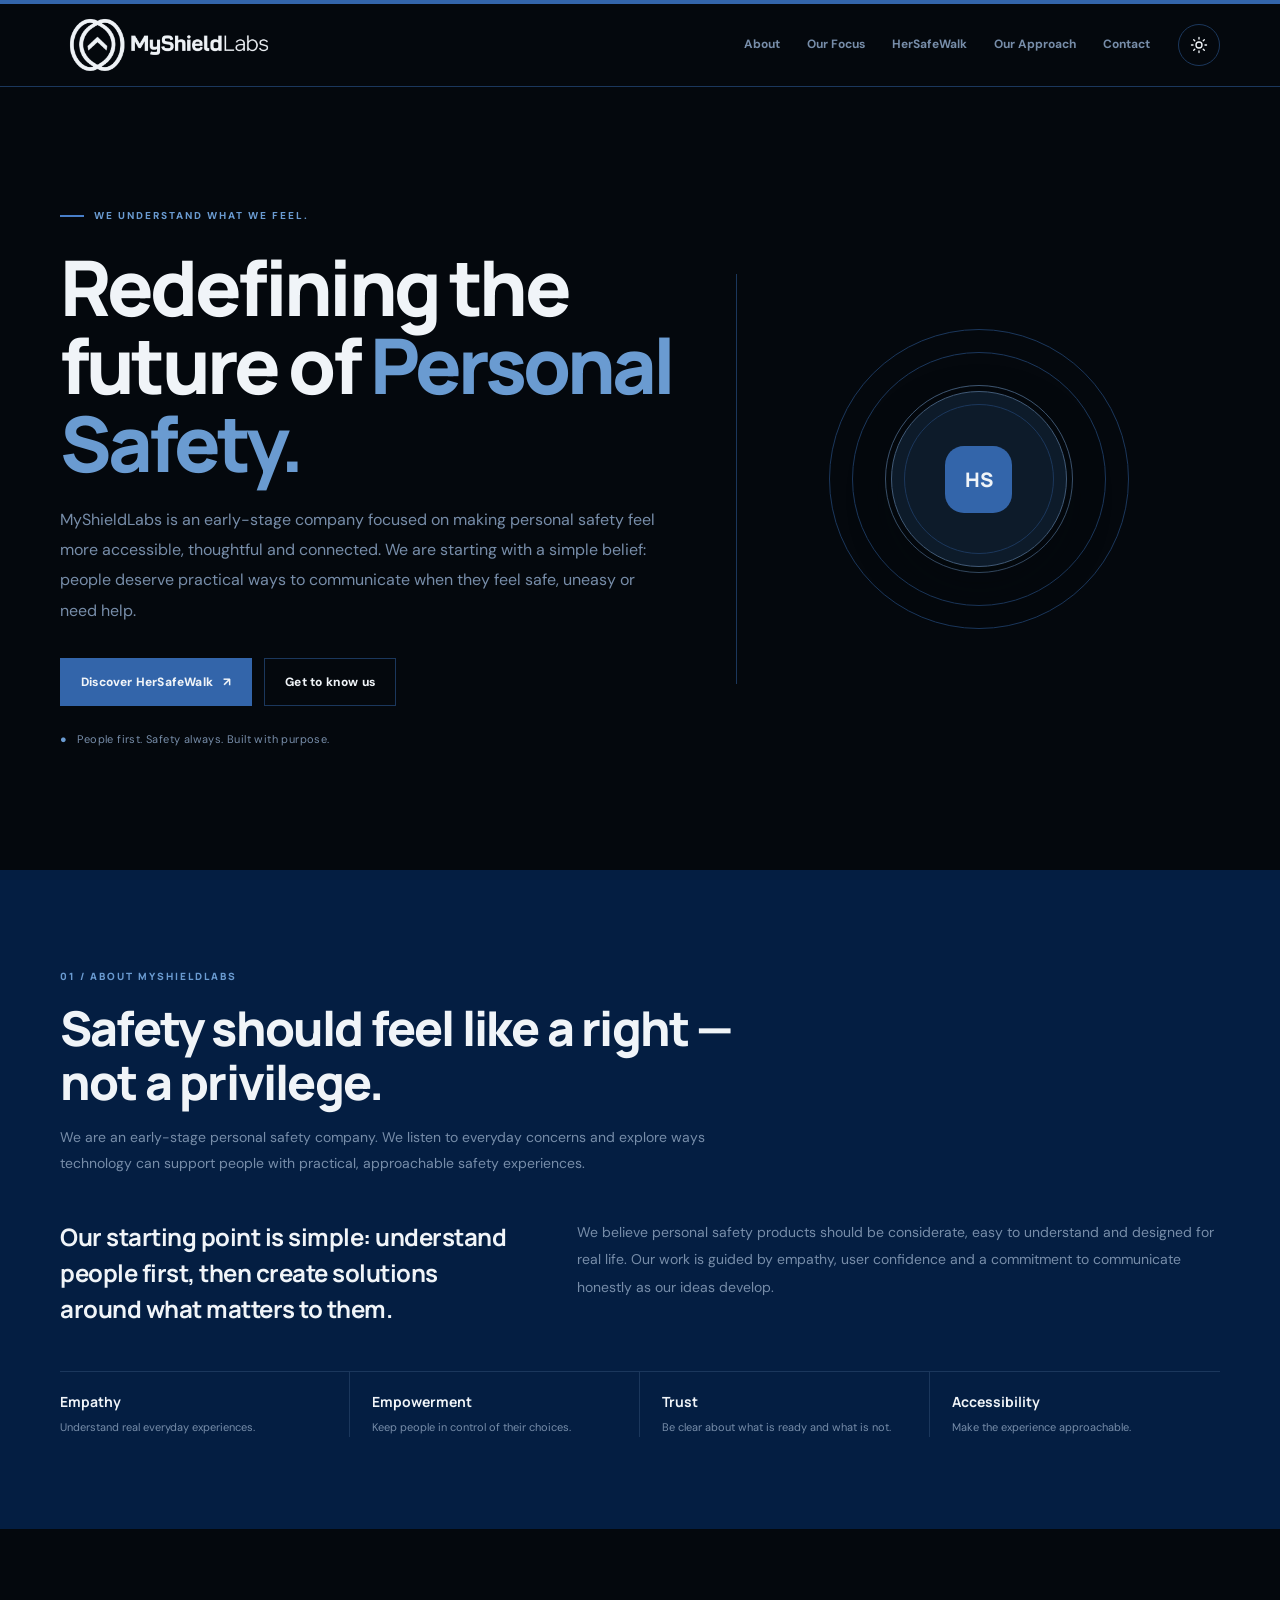
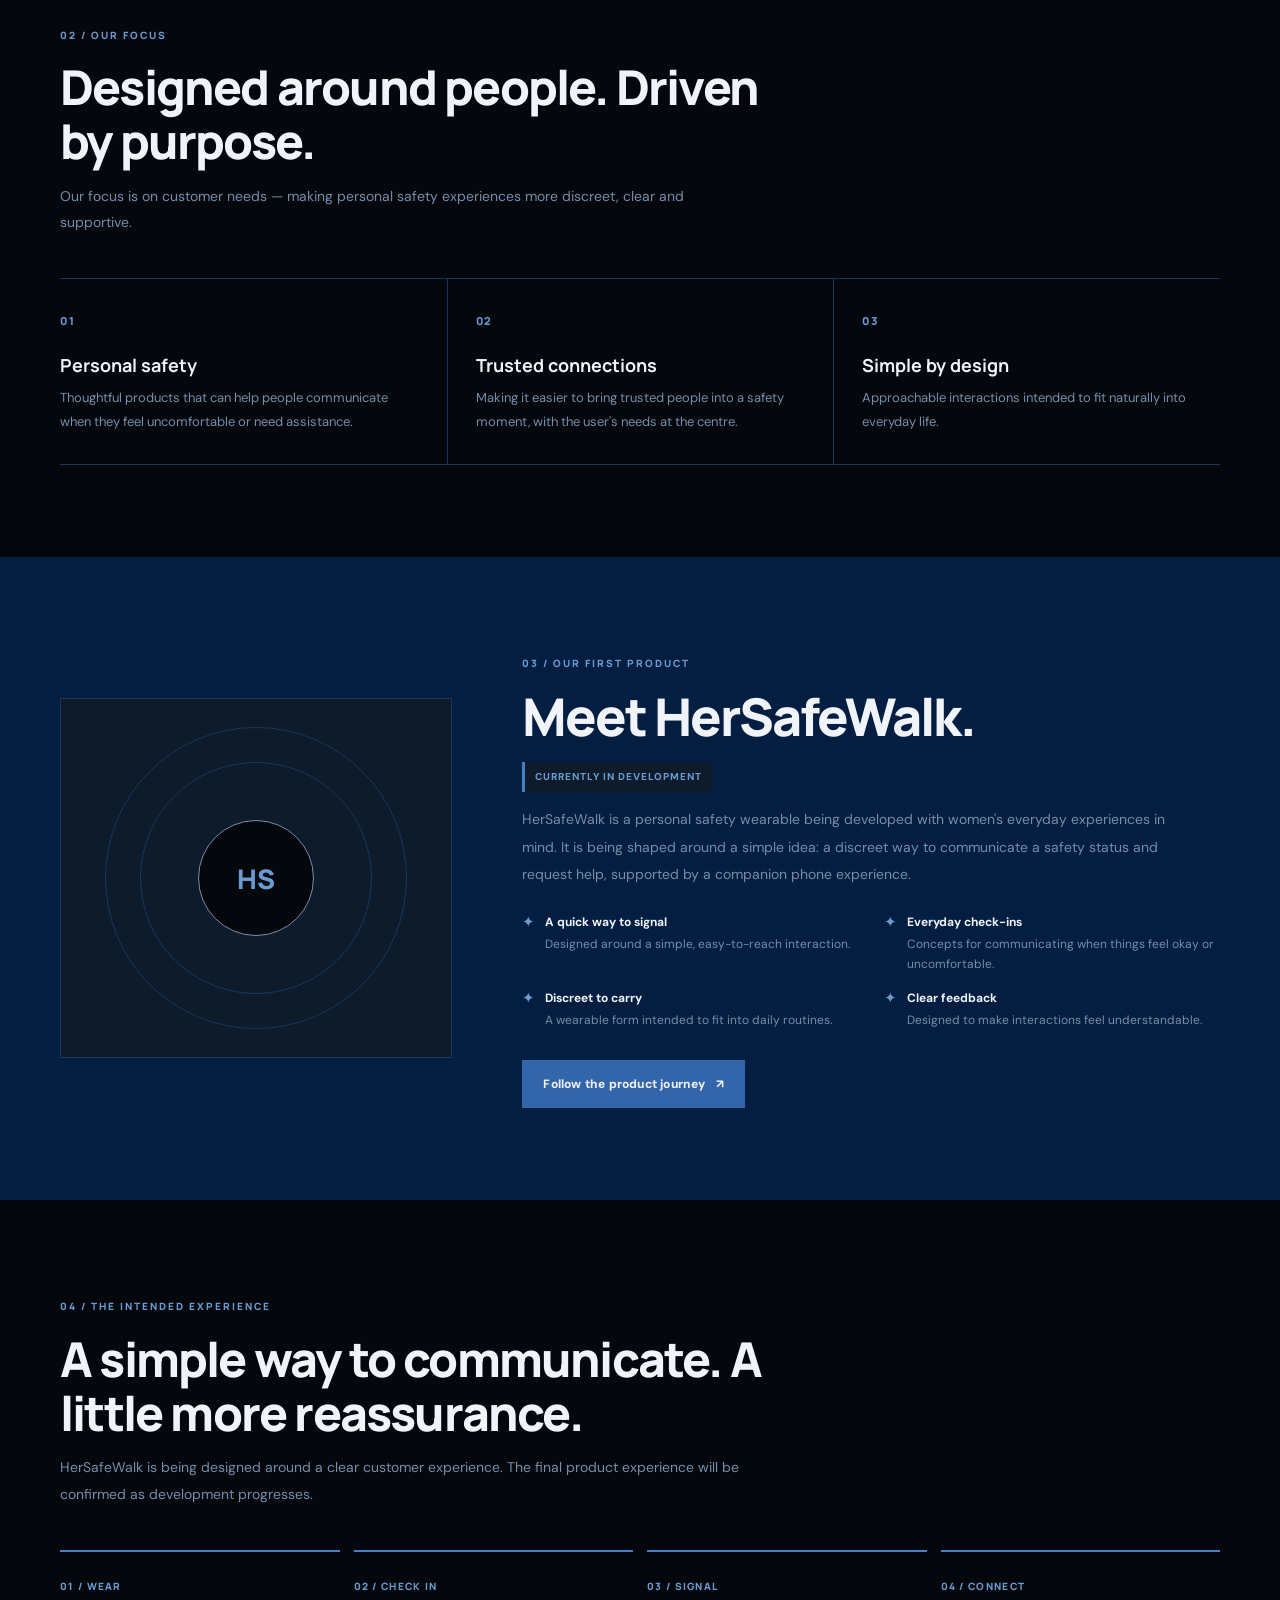
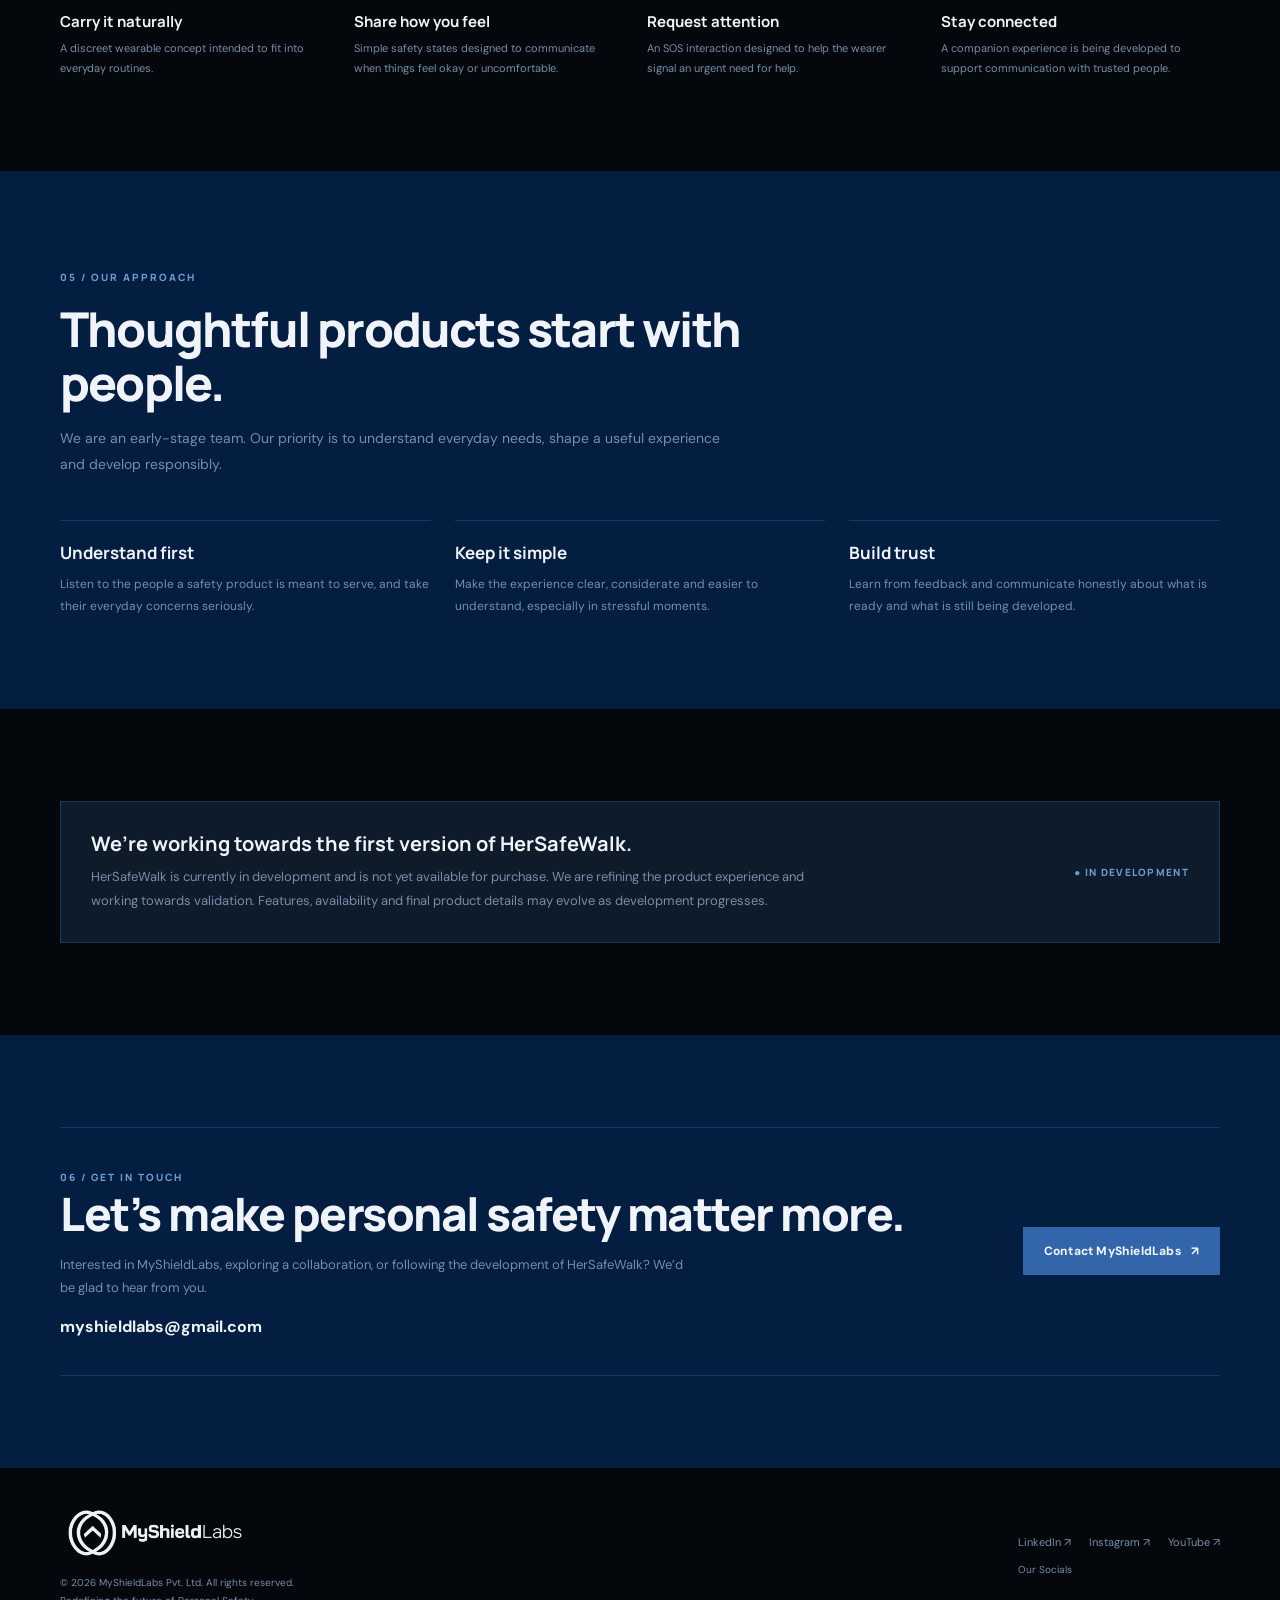
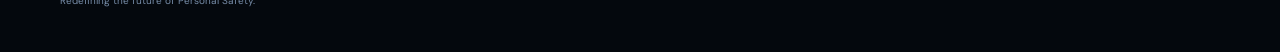
==== commit ac76e9cc: "Update index.html" ====
--- a/index.html
+++ b/index.html
@@ -1033,7 +1033,6 @@
     <div class="container">
       <div class="contact-block reveal">
         <div><span class="section-no">06 / Get in touch</span><h2>Let’s make personal safety <span class="accent">matter more.</span></h2><p>Interested in MyShieldLabs, exploring a collaboration, or following the development of HerSafeWalk? We’d be glad to hear from you.</p><a class="contact-email" href="mailto:myshieldlabs@gmail.com">myshieldlabs@gmail.com</a></div>
-        <a class="contact-email" href="tel:+918090885525">+91 80908 85525</a>
         <a class="button" href="mailto:myshieldlabs@gmail.com?subject=Hello%20MyShieldLabs">Contact MyShieldLabs <span aria-hidden="true">↗</span></a>
       </div>
     </div>
